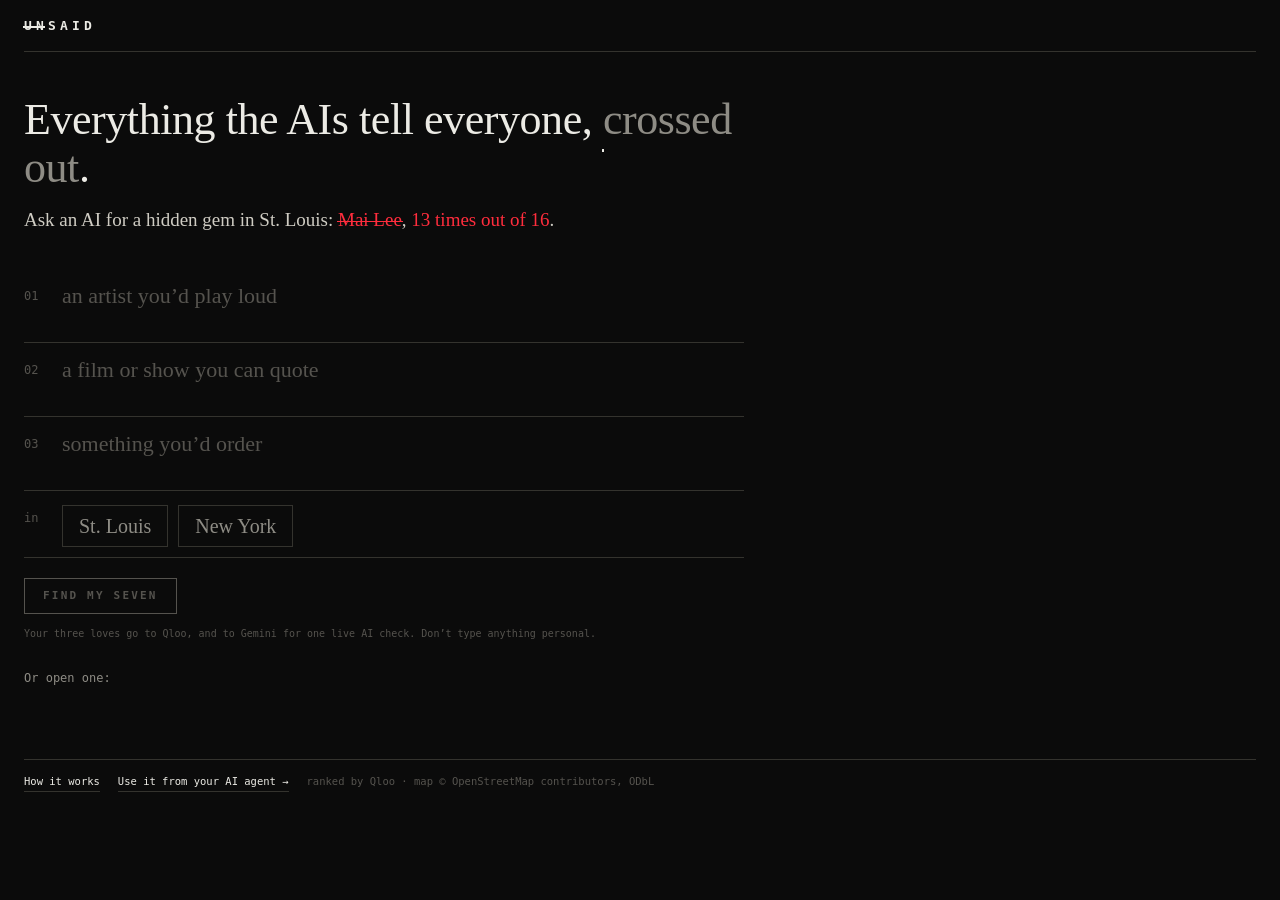
==== site/index.html @ dbbf8b42 "Site round 5 (less, bigger, cleaner): photo-first cards (Qloo photo 16:10, name, neighbourhood · mi " ====
<!doctype html>
<html lang="en">
<head>
<meta charset="utf-8">
<meta name="viewport" content="width=device-width, initial-scale=1, viewport-fit=cover">
<title>UNSAID</title>
<meta name="description" content="Every place ChatGPT and Claude named when we asked, crossed out. What's left, ranked by Qloo for what fits you, not everyone.">
<meta name="theme-color" content="#0b0b0b">
<meta property="og:type" content="website">
<meta property="og:site_name" content="UNSAID">
<meta property="og:title" content="UNSAID: everything the AIs tell everyone, crossed out">
<meta property="og:description" content="Ask an AI for a hidden gem in St. Louis: Claude says Mai Lee 13 times out of 16, ChatGPT 10. UNSAID crosses out every place the AIs named when we asked; what's left is ranked by Qloo for what fits you, not everyone.">
<meta property="og:url" content="https://unsaid-ang.pages.dev/">
<meta property="og:image" content="https://unsaid-ang.pages.dev/data/live/og-cedric.png">
<meta property="og:image:width" content="1080">
<meta property="og:image:height" content="1350">
<meta property="og:image:alt" content="Cedric's St. Louis: every place the AIs named when we asked, crossed out, and seven no AI said, ranked by Qloo for what fits him, not everyone.">
<meta name="twitter:card" content="summary_large_image">
<meta name="twitter:image" content="https://unsaid-ang.pages.dev/data/live/og-cedric.png">
<link rel="stylesheet" href="css/unsaid.css">
</head>
<body>
<div class="wrap">
  <header class="top" id="top"></header>
  <main id="view"></main>
  <footer class="foot">
    <a class="link" href="how">How it works</a>
    <a class="link" href="agents">Use it from your AI agent →</a>
    <span>ranked by Qloo · map © OpenStreetMap contributors, ODbL</span>
  </footer>
</div>
<script src="js/map.js"></script>
<script src="js/matcher.js"></script>
<script src="js/api.js"></script>
<script src="js/share.js"></script>
<script src="js/app.js"></script>
</body>
</html>
---- site/css/unsaid.css ----
/* UNSAID · the site. Mono + serif on dark. Tones: ink = a fact that holds; dim = settled or secondary;
   faint = absent, hints; red = only what the AIs said (and what got struck); amber = fix one input, or MOCK.
   Motion only for what is happening now: names landing, a strike drawing, a hold in progress. */
:root {
  --bg: #0b0b0b; --panel: #111110; --ink: #ecebe5; --white: #f2efe6; --dim: #8e8c85; --faint: #55534e;
  --rule: #24231f; --rule2: #34332e; --red: #ff2d3d; --amber: #e2a336;
  --mono: ui-monospace, 'SF Mono', SFMono-Regular, Menlo, Consolas, monospace;
  --serif: 'Iowan Old Style', 'Palatino Linotype', Palatino, Georgia, serif;
  --ease: cubic-bezier(.2, .8, .2, 1);
  --pad: 24px;
}
* { box-sizing: border-box; }
html { -webkit-text-size-adjust: 100%; }
html, body { margin: 0; background: var(--bg); color: var(--ink); }
body { font: 12px/1.5 var(--mono); -webkit-font-smoothing: antialiased; overflow-x: hidden; }
button, input, textarea { font: inherit; color: inherit; }
button { background: none; border: 0; padding: 0; cursor: pointer; }
a { color: inherit; }
.dim { color: var(--dim); } .faint { color: var(--faint); } .red { color: var(--red); } .amber { color: var(--amber); }
.ph { color: var(--amber); font-style: normal; }
.wrap { max-width: 1280px; margin: 0 auto; padding: 0 var(--pad); }
[hidden] { display: none !important; }

/* ---------- top bar ---------- */
.top { display: flex; align-items: center; gap: 16px; min-height: 52px; border-bottom: 1px solid var(--rule2); flex-wrap: wrap; padding: 8px 0; }
.mark { font: 700 13px/1 var(--mono); letter-spacing: .32em; text-decoration: none; white-space: nowrap; }
.mark s { text-decoration: none; position: relative; }
.mark s::after { content: ''; position: absolute; left: -1px; right: .25em; top: 52%; height: 2px; background: var(--ink); }
.slug { color: var(--dim); letter-spacing: .14em; text-transform: uppercase; font-size: 10px; white-space: nowrap; }
.grow { flex: 1; }
.mock { display: inline-flex; align-items: center; gap: 7px; height: 20px; padding: 0 8px; border: 1px dashed var(--amber); color: var(--amber);
  font-size: 9.5px; letter-spacing: .14em; text-transform: uppercase; white-space: nowrap; }
.mock::before { content: ''; width: 5px; height: 5px; background: var(--amber); border-radius: 50%; }
.chips { display: flex; gap: 6px; flex-wrap: wrap; }
.chip { display: inline-flex; align-items: baseline; gap: 7px; min-height: 22px; padding: 3px 8px; border: 1px solid var(--rule2); font-size: 11px; max-width: 100%; }
.chip i { font-style: normal; color: var(--dim); font-size: 9.5px; letter-spacing: .12em; text-transform: uppercase; }
.chip.dead { color: var(--faint); }

/* ---------- section grammar ---------- */
.sec { margin: 28px 0; }
.sh { display: flex; align-items: baseline; gap: 14px; padding-bottom: 7px; border-bottom: 1px solid var(--ink); flex-wrap: wrap; }
.sh h2 { margin: 0; font: 700 11px/1.2 var(--mono); letter-spacing: .2em; text-transform: uppercase; }
.sh .sub { color: var(--dim); }
.sh .tr { margin-left: auto; text-align: right; }
.cap { font-size: 10px; letter-spacing: .14em; text-transform: uppercase; color: var(--dim); }
.btn { display: inline-flex; align-items: center; justify-content: center; gap: 10px; height: 36px; padding: 0 18px; border: 1px solid var(--ink);
  font: 700 11px/1 var(--mono); letter-spacing: .2em; text-transform: uppercase; text-decoration: none; white-space: nowrap; }
.btn.solid { background: var(--ink); color: var(--bg); }
.btn[disabled], .btn.off { border-color: var(--faint); color: var(--faint); background: none; cursor: default; }
.link { color: var(--ink); text-decoration: none; border-bottom: 1px solid var(--rule2); padding-bottom: 1px; }
.link:hover { border-color: var(--ink); }

/* ---------- S1 input ---------- */
.s1 { padding: 56px 0 24px; max-width: 760px; }
.s1 h1 { font: 400 44px/1.1 var(--serif); margin: 0 0 6px; letter-spacing: -.01em; }
.s1 h1 s { text-decoration: none; position: relative; color: var(--dim); }
.s1 h1 s::after { content: ''; position: absolute; left: -.03em; right: -.03em; top: 55%; height: .07em; background: var(--ink); }
.fields { margin-top: 36px; display: grid; gap: 0; }
.fld { border-bottom: 1px solid var(--rule2); padding: 10px 0 8px; display: grid; grid-template-columns: 28px 1fr; align-items: start; gap: 0 10px; }
.fld .n { color: var(--faint); padding-top: 8px; }
.fld input { width: 100%; background: none; border: 0; outline: 0; font: 400 22px/1.4 var(--serif); padding: 2px 0; color: var(--ink); }
.fld input::placeholder { color: var(--faint); }
.fld select { width: 100%; background: none; border: 0; outline: 0; font: 400 22px/1.4 var(--serif); padding: 2px 0; color: var(--ink); appearance: none; -webkit-appearance: none; cursor: pointer; }
.fld select option { color: #111; }
.fld .res { grid-column: 2; min-height: 18px; margin-top: 2px; display: flex; gap: 8px; flex-wrap: wrap; align-items: center; font-size: 11px; }
.fld .res .t { color: var(--dim); font-size: 9.5px; letter-spacing: .12em; text-transform: uppercase; }
.fld .res button { color: var(--dim); border-bottom: 1px dotted var(--faint); }
.need { display: inline-flex; flex-wrap: wrap; gap: 6px 10px; align-items: center; border: 1px solid var(--amber); color: var(--amber); padding: 5px 9px; }
.need button { color: var(--amber); border: 0; border-bottom: 1px dotted var(--amber); }
.alts { display: flex; gap: 6px; flex-wrap: wrap; }
.alts button { border: 1px solid var(--rule2); padding: 2px 7px; color: var(--ink); }
.helper { color: var(--dim); margin: 8px 0 0 38px; }
.go { display: flex; gap: 14px; align-items: center; margin-top: 26px; flex-wrap: wrap; }
.try { margin-top: 48px; }
.try h3 { margin: 0 0 10px; font: 400 12px/1.4 var(--mono); color: var(--dim); }
.try ul { list-style: none; margin: 0; padding: 0; border-top: 1px solid var(--rule); }
.try li { border-bottom: 1px solid var(--rule); }
.try a, .try span.row { display: flex; gap: 4px 14px; align-items: baseline; padding: 10px 0; text-decoration: none; flex-wrap: wrap; }
@media (max-width: 720px) { .try a, .try span.row { flex-direction: column; align-items: flex-start; } }
.try a:hover b { text-decoration: underline; }
.try b { font: 400 17px/1.3 var(--serif); }
.try .when { color: var(--dim); }
.try .off b { color: var(--faint); }
.legal { color: var(--faint); font-size: 10px; margin-top: 28px; max-width: 640px; }

/* ---------- S2: map header ---------- */
.maphead { position: relative; margin-top: 10px; }
.maphead .lab { position: absolute; white-space: nowrap; line-height: 1; text-shadow: 0 0 3px #0b0b0b, 0 0 6px #0b0b0b, 0 0 10px #0b0b0b; pointer-events: none; }
.lab.red { font-family: var(--serif); }
.lab.red .n { position: relative; color: #cfccc3; }
.lab.red .n::after { content: ''; position: absolute; left: -2px; right: -2px; top: 54%; height: 2px; background: var(--red); }
.lab.red .t { display: block; font-family: var(--mono); color: var(--red); font-size: 11px; margin-top: 5px; }
.lab.num { font: 600 11px/1 var(--mono); color: var(--white); }
.lab.num.x { color: var(--red); text-decoration: line-through; text-decoration-thickness: 2px; }
.lab.num.xi { color: var(--ink); text-decoration: line-through; text-decoration-thickness: 2px; }
.status { display: flex; gap: 10px; align-items: baseline; min-height: 20px; color: var(--dim); font-size: 11px; margin: 10px 0 0; }
.status .live { width: 6px; height: 6px; border-radius: 50%; background: var(--faint); flex: 0 0 6px; align-self: center; }
.status.busy .live { background: var(--ink); animation: pulse 1.2s ease-in-out infinite; }  /* only while Qloo calls are in flight */
@keyframes pulse { 50% { opacity: .25; } }
.note { color: var(--dim); font-size: 11px; margin-top: 4px; }

/* ---------- S2: the field ---------- */
.counter { font: 600 28px/1 var(--mono); letter-spacing: -.01em; white-space: nowrap; font-variant-numeric: tabular-nums; }
.counter .w { color: var(--red); }
.counter .ar { color: var(--faint); margin: 0 .25em; }
.counter-cap { color: var(--dim); font-size: 10.5px; margin-top: 6px; }
.field { display: flex; flex-wrap: wrap; gap: 4px 16px; line-height: 19px; font-size: 12px; margin-top: 14px; }
.nm { position: relative; color: #a9a69e; white-space: nowrap; }
.nm.live { animation: land .35s var(--ease) both; }   /* only names asked just now land; dated ones are simply there */
@keyframes land { from { opacity: 0; transform: translateY(-4px); } }
.nm::after { content: ''; position: absolute; left: -2px; right: -2px; top: 54%; height: 1.5px; background: var(--red); transform: scaleX(0); transform-origin: left; transition: transform .38s var(--ease); }
.nm.x::after { transform: scaleX(1); }
.nm.x { color: var(--dim); }
.nm.dimmed { color: var(--faint); }
.nm sup { font-size: 8.5px; letter-spacing: .08em; margin-left: 4px; color: var(--faint); text-transform: uppercase; vertical-align: 2px; }
.nm.live { color: var(--ink); }
.nm button { all: unset; cursor: pointer; }
.fieldwrap.collapsed .field { display: none; }
.fieldwrap { position: relative; }
.fieldwrap.clipped .field { max-height: 214px; overflow: hidden; -webkit-mask-image: linear-gradient(#000 70%, transparent); mask-image: linear-gradient(#000 70%, transparent); }
.showall { display: none; color: var(--dim); margin-top: 6px; border-bottom: 1px solid var(--rule2); }
.fieldwrap.clipped .showall { display: inline-block; }
.showrow { display: none; border-top: 1px solid var(--rule2); border-bottom: 1px solid var(--rule2); padding: 13px 0; margin-top: 14px; justify-content: space-between; width: 100%; text-align: left; }
.fieldwrap.collapsed .showrow { display: flex; }
.burnline { margin-top: 16px; min-height: 18px; font-size: 11.5px; color: var(--dim); }
.burnline .red { color: var(--red); }
.dots::after { content: '…'; animation: blink 1s steps(2) infinite; }
@keyframes blink { 50% { opacity: .2; } }

/* ---------- S2: cards ---------- */
.lead { display: flex; align-items: baseline; gap: 12px; padding-top: 10px; flex-wrap: wrap; }
.lead .n { font: 600 28px/1 var(--mono); }
.lead .c { color: var(--dim); }
.cards { display: grid; grid-template-columns: repeat(auto-fill, minmax(158px, 1fr)); gap: 10px; margin-top: 16px; }
.card { position: relative; border: 1px solid var(--rule2); background: var(--panel); padding: 12px 12px 12px; cursor: pointer; user-select: none; -webkit-user-select: none; touch-action: manipulation;
  display: flex; flex-direction: column; gap: 6px; min-height: 236px; text-align: left; animation: land .4s var(--ease) both; }
.card:hover { border-color: var(--dim); }
.card .row1 { display: flex; justify-content: space-between; color: var(--dim); font-size: 10.5px; }
.card .hood { color: var(--dim); font-size: 10.5px; letter-spacing: .04em; }
.card .name { position: relative; font: 400 19px/1.18 var(--serif); color: var(--white); align-self: flex-start; }
.card .name::after { content: ''; position: absolute; left: -2px; right: -2px; top: 55%; height: 2px; background: var(--red); transform: scaleX(0); transform-origin: left; }
.card.holding .name::after { transform: scaleX(1); transition: transform .9s linear; background: var(--ink); }
.card.byyou .name::after { background: var(--ink); }      /* your strike is ink; red is only for what the AIs said */
.card.byyou .tag { color: var(--ink); }
.card.struck .name::after { display: none; }
.card.struck .name { text-decoration: line-through; text-decoration-color: var(--red); text-decoration-thickness: 2px; }
.card.struck.byyou .name { text-decoration-color: var(--ink); }
.card.struck { border-color: var(--rule); background: none; }
.card.struck .name, .card.struck .what, .card.struck .rk, .card.struck .because { color: var(--faint); }
.card .what { color: #b9b6ad; font-size: 11px; }
.card .rk { margin-top: auto; font-size: 11px; color: var(--dim); }
.card .rk b { font: 600 24px/1 var(--mono); color: var(--ink); margin-right: 4px; }
.card .rk .any { display: block; margin-top: 3px; color: var(--dim); }
.card .fitwhy { font: 400 13px/1.3 var(--serif); color: var(--ink); }
.card.struck .fitwhy { color: var(--faint); }
.cards.prov .card { cursor: default; }
.card .because { border-top: 1px solid var(--rule2); padding-top: 7px; color: var(--dim); font-size: 10.5px; }
.card .because b { display: block; color: var(--ink); font-weight: 400; font-size: 11px; }
.card .tag { font-size: 10px; color: var(--red); }
.card .tag.rose { color: var(--dim); }
.card.risen { border-color: var(--dim); }
.known .card { min-height: 0; cursor: default; }
.known .card .name::after { transform: scaleX(1); }
.empty { font: 400 22px/1.3 var(--serif); margin: 18px 0 6px; max-width: 760px; }

/* ---------- dare box ---------- */
.dare { margin-top: 26px; border: 1px solid var(--rule2); padding: 14px; }
.dare label { display: block; font: 400 17px/1.35 var(--serif); margin-bottom: 10px; }
.dare textarea { width: 100%; min-height: 84px; resize: vertical; background: #0e0e0d; border: 1px solid var(--rule2); outline: 0; padding: 10px; font: 12px/1.5 var(--mono); color: var(--ink); }
.dare textarea:focus { border-color: var(--dim); }
.dare .out { margin-top: 8px; min-height: 18px; color: var(--dim); font-size: 11.5px; }
.dare .out p { margin: 6px 0 0; }
.dare .out .big { font: 400 24px/1.3 var(--serif); color: var(--white); margin-top: 12px; }
.links { display: flex; gap: 22px; margin-top: 18px; flex-wrap: wrap; }

/* ---------- sheets (S3 card back, S4, share) ---------- */
.veil { position: fixed; inset: 0; background: rgba(0, 0, 0, .62); z-index: 20; }
.sheet { position: fixed; top: 0; right: 0; bottom: 0; width: min(720px, 100%); background: var(--bg); border-left: 1px solid var(--rule2); z-index: 21; overflow-y: auto; overflow-x: hidden; padding: 18px var(--pad) 40px; }
.sheet .close { position: absolute; top: 14px; right: var(--pad); color: var(--dim); font-size: 11px; letter-spacing: .14em; text-transform: uppercase; }
.sheet h1 { font: 400 40px/1.08 var(--serif); margin: 26px 0 6px; letter-spacing: -.01em; }
.sheet h1 .any { color: var(--dim); }
.sheet .sub { color: var(--dim); }
.blk { margin-top: 24px; }
.blk .sh { border-bottom-color: var(--rule2); }
.blk p { margin: 10px 0 0; }
.slider { position: relative; height: 54px; margin-top: 12px; }
.slider .track { position: absolute; left: 0; right: 0; top: 30px; height: 2px; background: var(--rule2); }
.slider .tick { position: absolute; top: 22px; width: 2px; height: 18px; background: var(--ink); }
.slider .tick.any { background: var(--dim); }
.slider .tl { position: absolute; top: 0; font-size: 11px; white-space: nowrap; transform: translateX(-50%); }
.slider .tl.any { color: var(--dim); }
.slider .end { position: absolute; top: 44px; font-size: 9.5px; color: var(--faint); }
.big1 { font: 400 22px/1.25 var(--serif); margin-top: 10px; }
details.log { margin-top: 24px; border-top: 1px solid var(--rule2); padding-top: 10px; }
details.log summary { cursor: pointer; font: 700 11px/1.2 var(--mono); letter-spacing: .2em; text-transform: uppercase; list-style: none; }
details.log summary::after { content: ' ›'; color: var(--dim); }
details.log[open] summary::after { content: ' ⌄'; }
.logbody { margin-top: 10px; font-size: 10.5px; line-height: 1.6; color: var(--dim); overflow-wrap: anywhere; }
.logbody div { padding: 1px 0; }
.logbody .k { color: var(--faint); }
.logbody .v { color: var(--ink); }
.cols { display: grid; grid-template-columns: 1fr 1fr; gap: 20px; margin-top: 14px; }
.cols ul { list-style: none; margin: 8px 0 0; padding: 0; }
.cols li { padding: 4px 0; border-bottom: 1px solid var(--rule); font: 400 15px/1.3 var(--serif); }
.cols li.x span { position: relative; }
.cols li.x span::after { content: ''; position: absolute; left: -2px; right: -2px; top: 55%; height: 1.5px; background: var(--red); }
.sharecv { width: 100%; height: auto; border: 1px solid var(--rule2); display: block; margin-top: 16px; }

/* result: the seven above the wall at every width (§2.1 phone order, now everywhere) */
.res.done, .res.hascards { display: flex; flex-direction: column; }
.res.done #maphead, .res.hascards #maphead { order: 0; } .res.done #status, .res.hascards #status { order: 1; } .res.done #notes, .res.hascards #notes { order: 2; }
.res.done #s-left, .res.hascards #s-left { order: 3; } .res.done #s-wall, .res.hascards #s-wall { order: 4; }
.above { color: var(--dim); margin: 12px 0 0; }
.copyrow { display: flex; gap: 12px; align-items: baseline; flex-wrap: wrap; margin: -2px 0 10px; font-size: 11px; }

/* ---------- landing (S1) ---------- */
.land { display: grid; grid-template-columns: minmax(0, 760px) minmax(0, 1fr); gap: 56px; align-items: start; }
.subhead { font: 400 21px/1.4 var(--serif); color: #cfccc3; margin: 14px 0 0; max-width: 680px; }
.hook { font: 400 17px/1.45 var(--serif); color: var(--dim); margin: 14px 0 0; max-width: 680px; }
.hook .gx, .gx { position: relative; color: var(--red); white-space: nowrap; }
.gx::after { content: ''; position: absolute; left: -.04em; right: -.04em; top: 56%; height: .07em; min-height: 1.5px; background: var(--red); }
.cityopts { display: flex; gap: 10px; flex-wrap: wrap; padding: 4px 0 2px; }
.cityopts button { font: 400 20px/1.2 var(--serif); padding: 8px 16px; border: 1px solid var(--rule2); color: var(--dim); }
.cityopts button:hover { border-color: var(--dim); color: var(--ink); }
.cityopts button.on { border-color: var(--ink); color: var(--bg); background: var(--ink); }
.landcard { padding-top: 64px; position: sticky; top: 12px; }
.landcard .sharecv { margin-top: 0; }
.landcard p { margin: 10px 0 0; }
@media (max-width: 1100px) { .land { grid-template-columns: 1fr; } .landcard { display: none; } }
.landcard-m { display: none; }
@media (max-width: 1100px) { .landcard-m { display: block; margin: 18px 0 4px; max-width: 300px; } .landcard-m .sharecv { margin-top: 0; } .landcard-m p { margin: 6px 0 0; } }
.presets { display: flex; flex-wrap: wrap; gap: 8px; margin: 16px 0 0; }
.pchip { border: 1px solid var(--rule2); padding: 6px 10px; text-decoration: none; font: 400 15px/1.2 var(--serif); }
.pchip:hover { border-color: var(--ink); }
.pchip.more { color: var(--dim); font: 400 11px/1.2 var(--mono); align-self: center; border: 0; }
.xstrip { margin: 4px 0 14px; }
.xnames { display: -webkit-box; -webkit-line-clamp: 3; -webkit-box-orient: vertical; overflow: hidden; font: 400 13px/1.6 var(--serif); color: var(--dim); }
.xn { position: relative; white-space: nowrap; margin-right: .6em; }
.xn::after { content: ''; position: absolute; left: -1px; right: -1px; top: 55%; height: 1.5px; background: var(--red); }
.xstrip .link { font-size: 11px; color: var(--dim); margin-top: 4px; display: inline-block; }
.sheetsub { color: #c4c1b8; margin: 6px 0 0; }
.placeimg { display: block; max-width: 100%; margin-top: 14px; border: 1px solid var(--rule2); }

/* ---------- result: lead, hint, cards extras, map legend, agent block ---------- */
.lead2 { font: 400 34px/1.1 var(--serif); margin: 6px 0 0; letter-spacing: -.01em; }
.lead2 .n { font: 600 34px/1 var(--mono); }
.leadsub { color: var(--dim); margin: 8px 0 0; }
.hint { color: var(--ink); border-left: 2px solid var(--ink); padding: 2px 0 2px 10px; margin: 14px 0 0; }
.xbtn { margin-left: 10px; color: var(--dim); font-size: 13px; line-height: 1; padding: 2px 4px; margin-top: -3px; border: 1px solid var(--rule2); }
.xbtn:hover { color: var(--ink); border-color: var(--ink); }
.card .row1 > span:last-child { display: inline-flex; align-items: center; }
.card .why { display: block; color: var(--dim); margin-top: 4px; font-size: 10.5px; }
.card .whyl { display: block; margin-top: 6px; color: #b9b6ad; font-size: 10.5px; }
.card .addr { color: var(--dim); font-size: 10.5px; line-height: 1.45; }
.card .maps { display: flex; gap: 10px; margin-top: 3px; flex-wrap: wrap; font-size: 10px; }
.card .maps a { white-space: nowrap; }
.card .maps a { color: var(--ink); text-decoration: none; border-bottom: 1px solid var(--rule2); }
.card .maps a:hover { border-color: var(--ink); }
.card.flash { animation: flash 1.6s var(--ease) 1; }
@keyframes flash { 0%, 30% { box-shadow: 0 0 0 2px var(--red); background: #2a1012; } 100% { box-shadow: 0 0 0 0 transparent; } }
.nm.inpool { color: var(--ink); }
.maplegend { display: flex; flex-wrap: wrap; gap: 4px 16px; color: var(--dim); font-size: 10.5px; padding-top: 4px; }
.maplegend .k { display: inline-block; width: 8px; height: 8px; border-radius: 50%; margin-right: 6px; vertical-align: 0; }
.maplegend .k.g { background: #6a6a6a; } .maplegend .k.r { background: var(--red); } .maplegend .k.w { background: var(--white); box-shadow: 0 0 0 2px var(--bg), 0 0 0 3px rgba(242,239,230,.35); }
.agentblk { margin-top: 34px; }
table.k12 { width: 100%; border-collapse: collapse; margin: 8px 0 6px; font-size: 12px; }
table.k12 th { text-align: left; font-weight: 400; color: var(--dim); font-size: 10.5px; padding: 0 8px 6px 0; border-bottom: 1px solid var(--rule2); vertical-align: bottom; }
table.k12 td { padding: 7px 8px 7px 0; border-bottom: 1px solid var(--rule); vertical-align: top; }
table.k12 td:nth-child(n+2), table.k12 th:nth-child(n+2) { text-align: right; white-space: nowrap; }
table.k12 th:nth-child(2) { white-space: normal; }
table.k12 tr.us td { color: var(--white); font-weight: 600; }
.agentblk .q { font: 400 17px/1.4 var(--serif); margin: 12px 0 8px; }
.agentblk pre { background: var(--panel); border: 1px solid var(--rule2); padding: 10px 12px; font: 11px/1.5 var(--mono); white-space: pre-wrap; overflow-wrap: anywhere; margin: 0; }
.agentblk .a { font: 400 22px/1.35 var(--serif); color: var(--white); margin: 14px 0 14px; max-width: 760px; }
.agentblk .a .who { display: block; font: 11px/1.4 var(--mono); color: var(--dim); margin-bottom: 4px; }
.counter .counting { color: var(--faint); }

/* ---------- footer ---------- */
.foot { border-top: 1px solid var(--rule2); margin-top: 48px; padding: 14px 0 28px; color: var(--faint); font-size: 10.5px; display: flex; gap: 8px 18px; flex-wrap: wrap; }

/* ---------- /agents ---------- */
.doc { max-width: 820px; padding: 40px 0; }
.doc h1 { font: 400 40px/1.1 var(--serif); margin: 0 0 8px; }
.doc h2 { font: 700 11px/1.2 var(--mono); letter-spacing: .2em; text-transform: uppercase; margin: 34px 0 10px; padding-bottom: 7px; border-bottom: 1px solid var(--ink); }
.doc pre { background: var(--panel); border: 1px solid var(--rule2); padding: 12px; overflow-x: auto; font: 11.5px/1.55 var(--mono); color: var(--ink); white-space: pre-wrap; overflow-wrap: anywhere; max-width: 100%; }
.doc p { color: #c4c1b8; max-width: 680px; }

/* ---------- phone ---------- */
@media (max-width: 720px) {
  :root { --pad: 16px; }
  .s1 { padding-top: 34px; }
  .s1 h1 { font-size: 32px; }
  .fld input, .fld select { font-size: 19px; }
  .counter { font-size: 24px; }
  .sh .tr { margin-left: 0; text-align: left; width: 100%; }
  .cards { grid-template-columns: 1fr; }
  .card { min-height: 0; }
  .card .rk { margin-top: 6px; }
  .sheet { padding-top: 14px; border-left: 0; }
  /* top bar in two rows at most: mark, city, MOCK; then the loves on one line, each shortened if it must */
  .top { gap: 8px 12px; }
  .top .slug .rest { display: none; }
  .top .chips { order: 9; flex: 1 0 100%; flex-wrap: wrap; min-width: 0; }
  .top .chip { font-size: 10.5px; }
  .top .chip i { display: none; }
  .res.done #s-left { order: 0; } .res.done #maphead { order: 1; margin-top: 26px; } .res.done #status { order: 2; } .res.done #notes { order: 3; }
  .res.done #s-left { margin-top: 14px; }
  /* streaming on a phone: the status, then the cards as they arrive, then the map; the wall stays below */
  .res.hascards:not(.done) #maphead { order: 0; } .res.hascards:not(.done) #status { order: 1; }
  .res.hascards:not(.done) #notes { order: 1; } .res.hascards:not(.done) #s-left { order: 2; }
  .lead2 { font-size: 28px; } .lead2 .n { font-size: 28px; }
  .dare .out .big { font-size: 21px; } .agentblk .a { font-size: 19px; }
  .subhead { font-size: 18px; } .hook { font-size: 15.5px; }
  .cityopts button { font-size: 18px; }
  .sheet h1 { font-size: 30px; }
  .cols { grid-template-columns: 1fr; }
  .field { font-size: 11.5px; gap: 3px 12px; }
  .doc pre { white-space: pre-wrap; overflow-wrap: anywhere; overflow-x: hidden; }
  .card { padding: 10px 12px; gap: 4px; }
  .card .rk b { font-size: 20px; }
}
@media (prefers-reduced-motion: reduce) {
  *, *::before, *::after { animation: none !important; transition: none !important; }
}
.sheet > .cap:first-of-type { padding-right: 84px; }

/* ---------- round 5: less, bigger, cleaner (photo-first cards, compact hero, collapsed paste box) ---------- */
[hidden] { display: none !important; }
.land { display: block; }
.s1 { padding-top: 44px; max-width: 720px; }
.hook { font: 400 19px/1.4 var(--serif); color: #cfccc3; margin: 14px 0 18px; }
.legal { margin-top: 12px; }
.go { margin-top: 20px; }
.try { margin-top: 28px; display: flex; flex-wrap: wrap; gap: 8px; align-items: center; }
.try .dim { margin-right: 4px; }
.pchip { font-size: 14px; padding: 5px 10px; }
.thumbs { margin-top: 26px; }
.thumbs:empty { display: none; }
.thumbs .thead { display: flex; justify-content: space-between; gap: 12px; text-decoration: none; font-size: 11px; margin-bottom: 8px; }
.thumbs .trow { display: flex; gap: 8px; overflow-x: auto; text-decoration: none; scrollbar-width: none; padding-bottom: 2px; }
.thumbs .trow::-webkit-scrollbar { display: none; }
.thumbs figure { margin: 0; flex: 0 0 132px; }
.thumbs img { width: 132px; aspect-ratio: 4 / 3; object-fit: cover; display: block; background: var(--panel); }
.thumbs figcaption { font: 400 13px/1.25 var(--serif); margin-top: 5px; color: var(--ink); }

/* hero: desktop keeps the map; phone gets the struck gem in one block */
.herom { padding: 14px 0 2px; }
.herom .hq { font: 400 16px/1.3 var(--serif); color: #cfccc3; }
.herom .hg { display: flex; align-items: baseline; gap: 12px; flex-wrap: wrap; margin-top: 4px; }
.herom .gx { font: 400 30px/1.1 var(--serif); }
.herom .red { font-size: 11px; }
.res .xstrip { margin: 8px 0 0; display: flex; align-items: baseline; gap: 12px; }
.res .xnames { -webkit-line-clamp: 1; flex: 1 1 auto; min-width: 0; }
.res .xstrip .link { flex: 0 0 auto; margin: 0; white-space: nowrap; }
.wallbox .field { margin-top: 16px; }
.lead2 { margin-top: 26px; font-size: 40px; } .lead2 .n { font-size: 40px; }
.leadsub { margin: 6px 0 0; font-size: 12px; }

/* the seven: photo first, generous; 2-3 per row on desktop, full width on a phone */
.cards { grid-template-columns: repeat(auto-fill, minmax(320px, 1fr)); gap: 20px; margin-top: 20px; }
.card { padding: 0; gap: 0; min-height: 0; overflow: hidden; background: var(--panel); }
.card .pic { position: relative; aspect-ratio: 16 / 10; background: #171614; overflow: hidden; }
.card .pic img { position: absolute; inset: 0; width: 100%; height: 100%; object-fit: cover; display: block; }
.card .pic .fb { display: none; }
.card .pic.none .fb { display: flex; position: absolute; inset: 0; align-items: center; justify-content: center; padding: 0 24px; text-align: center; color: var(--faint); font: 400 18px/1.3 var(--serif); }
.card .pic .no { position: absolute; left: 10px; top: 10px; background: rgba(11, 11, 11, .72); color: var(--white); font: 600 11px/1 var(--mono); padding: 5px 7px; }
.card .xbtn { position: absolute; right: 10px; top: 10px; margin: 0; width: 34px; height: 34px; font-size: 15px; color: var(--white); background: rgba(11, 11, 11, .72); border: 1px solid rgba(242, 239, 230, .28); }
.card .xbtn:hover { border-color: var(--white); }
.card .body { padding: 14px 16px 18px; display: flex; flex-direction: column; gap: 6px; }
.card .name { font: 400 26px/1.15 var(--serif); }
.card .meta { color: var(--dim); font-size: 11.5px; }
.card .blurb { margin: 2px 0 0; font: 400 15px/1.4 var(--serif); color: #cfccc3; display: -webkit-box; -webkit-line-clamp: 2; -webkit-box-orient: vertical; overflow: hidden; }
.card .order { font-size: 11.5px; color: #b9b6ad; }
.card .because { border-top: 0; padding-top: 2px; font-size: 11.5px; color: var(--dim); }
.card .because b { display: inline; font-size: 11.5px; color: var(--ink); }
.card .tag { font-size: 11px; }
.card.struck { background: none; }
.card.struck .pic img { filter: grayscale(1) brightness(.45); }
.card.struck .blurb, .card.struck .order, .card.struck .meta { color: var(--faint); }

/* the paste box: one line until opened */
details.dare { margin-top: 28px; padding: 0; border: 1px solid var(--rule2); }
details.dare summary { list-style: none; cursor: pointer; padding: 14px 16px; font: 400 18px/1.3 var(--serif); }
details.dare summary::-webkit-details-marker { display: none; }
details.dare[open] summary { border-bottom: 1px solid var(--rule); }
details.dare > :not(summary) { margin-left: 16px; margin-right: 16px; }
details.dare .copyrow { margin-top: 12px; }
details.dare textarea { width: calc(100% - 32px); }
details.dare .out { margin-bottom: 14px; }
.res .links { margin-top: 22px; gap: 26px; }
.res .links .link { font-size: 12px; }

.toast { position: fixed; left: 50%; bottom: 22px; transform: translateX(-50%); z-index: 60; max-width: calc(100% - 32px); background: var(--ink); color: var(--bg); padding: 10px 14px; font-size: 12px; box-shadow: 0 6px 24px rgba(0, 0, 0, .5); transition: opacity .6s; }
.toast.out { opacity: 0; }
.sheet .lede { font: 400 18px/1.4 var(--serif); color: var(--white); }
.sheet .placeimg { width: calc(100% + 0px); aspect-ratio: 16 / 10; object-fit: cover; margin: 0 0 14px; border: 0; }

@media (max-width: 720px) {
  .s1 { padding-top: 26px; }
  .s1 h1 { font-size: 34px; }
  .hook { font-size: 17px; margin-bottom: 8px; }
  .fld { padding: 6px 0 4px; }
  .cards { grid-template-columns: 1fr; gap: 16px; }
  .card { padding: 0; gap: 0; }
  .card .name { font-size: 24px; }
  .lead2 { margin-top: 18px; font-size: 32px; } .lead2 .n { font-size: 32px; }
  .res.done #s-left { order: 3; } .res.done #maphead { order: 0; margin-top: 0; } .res.done #status { order: 2; } .res.done #notes { order: 2; }
  .res.done #s-left { margin-top: 0; }
  .res.hascards:not(.done) #maphead { margin-top: 0; }
}
.how .big { font: 400 26px/1.3 var(--serif); color: var(--white); margin: 22px 0 8px; }
.how .steps { padding-left: 1.4em; margin: 0; max-width: 680px; }
.how .steps li { font: 400 17px/1.45 var(--serif); color: #cfccc3; margin: 0 0 12px; }
.how .steps b { color: var(--white); font-weight: 400; }
.how table.k12 { max-width: 680px; font-size: 13px; }
.s1 .fields + .fields { margin-top: 0; }
.try .pchip { font-size: 13px; padding: 4px 9px; }
@media (max-width: 720px) { .thumbs .thead { flex-direction: column; gap: 2px; } }
.sheet .close { background: rgba(11, 11, 11, .8); padding: 6px 8px; z-index: 2; }
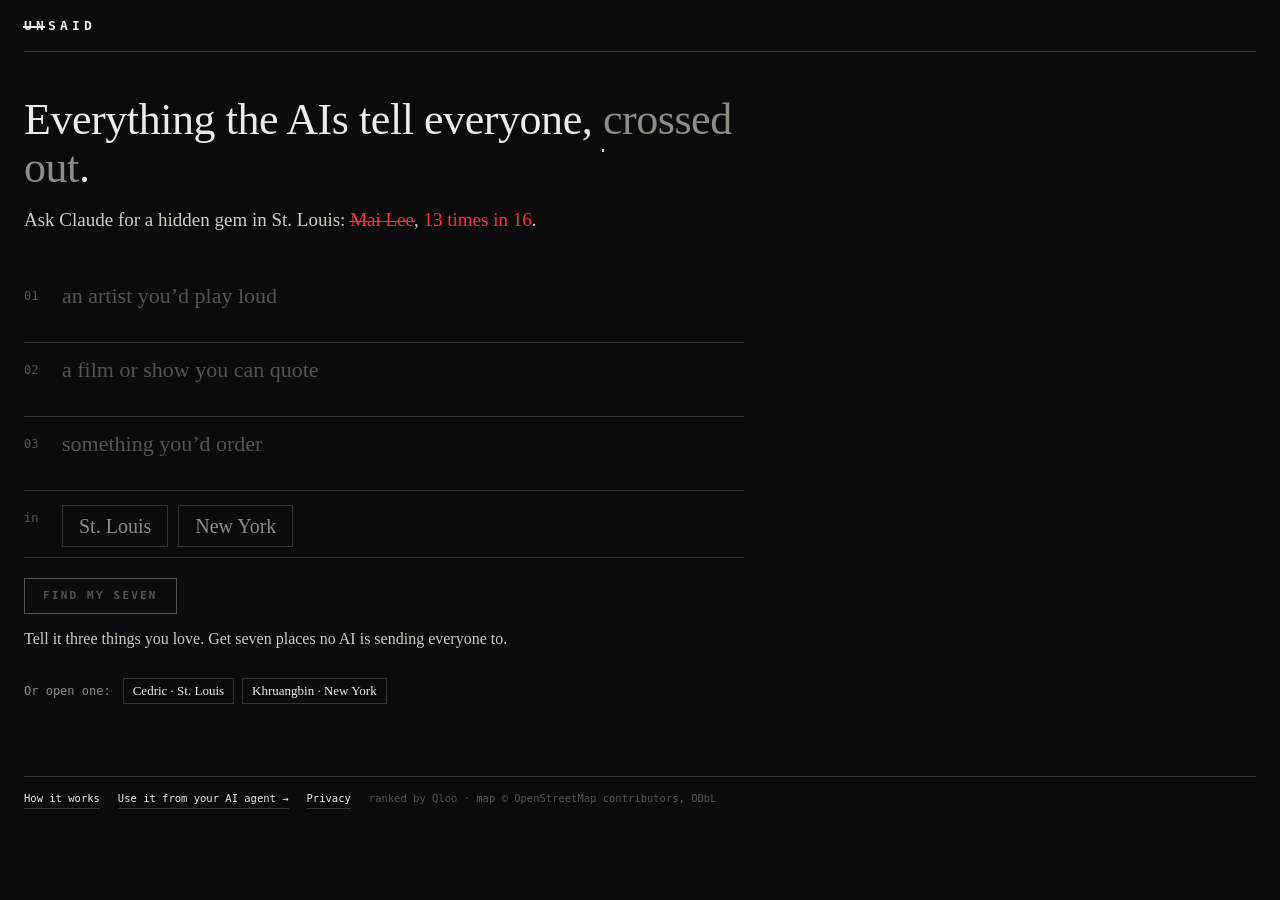
==== commit f2d722f7: "Site round 6 (judge cuts): card puts "Because you love X" under the name in the serif, no distance; " ====
--- a/site/index.html
+++ b/site/index.html
@@ -26,6 +26,7 @@
   <footer class="foot">
     <a class="link" href="how">How it works</a>
     <a class="link" href="agents">Use it from your AI agent →</a>
+    <a class="link" href="how#privacy">Privacy</a>
     <span>ranked by Qloo · map © OpenStreetMap contributors, ODbL</span>
   </footer>
 </div>
--- a/site/css/unsaid.css
+++ b/site/css/unsaid.css
@@ -417,3 +417,31 @@
 .try .pchip { font-size: 13px; padding: 4px 9px; }
 @media (max-width: 720px) { .thumbs .thead { flex-direction: column; gap: 2px; } }
 .sheet .close { background: rgba(11, 11, 11, .8); padding: 6px 8px; z-index: 2; }
+.herom .ho { font-size: 11px; margin-top: 4px; }
+.card .blurb { -webkit-line-clamp: 3; }   /* a condensed line (<= 9 words) always shows whole, on one or two lines */
+
+/* ---------- round 6 (judge cuts) ---------- */
+/* Cedric's seven: whole tiles only, one row (rows that don't fit collapse to nothing) */
+.thumbs .trow { display: grid; grid-template-columns: repeat(auto-fill, minmax(112px, 1fr)); grid-auto-rows: 0; grid-template-rows: auto; row-gap: 0; column-gap: 8px; overflow: hidden; }
+.thumbs figure { flex: none; min-width: 0; overflow: hidden; }
+.thumbs img { width: 100%; }
+.tagline { font: 400 16px/1.4 var(--serif); color: #cfccc3; margin-top: 14px; max-width: 560px; }
+.lovechip { font-size: 11px; }
+/* the card: name, then the love (the payoff), then where and when */
+.card .because { font: 400 17px/1.3 var(--serif); color: var(--white); padding-top: 0; margin-top: -2px; }
+.card.struck .because { color: var(--faint); }
+/* results header: desktop puts "7 for you" beside the map; phone has one line linking to the list */
+.maplead .lead2 { margin-top: 0; font-size: 48px; } .maplead .lead2 .n { font-size: 48px; }
+.maplead .leadsub { font-size: 13px; margin-top: 10px; }
+.res.leadmap .leadhere { display: none; }
+.mapfade { -webkit-mask-image: linear-gradient(to right, transparent 0, #000 6%, #000 88%, transparent 100%); mask-image: linear-gradient(to right, transparent 0, #000 6%, #000 88%, transparent 100%); }
+.res .xstrip { margin: 6px 0 0; justify-content: flex-end; }
+.ph-only { display: none; } .dt-only { display: inline; }
+.res .links .btn { font-size: 11px; }
+@media (max-width: 720px) {
+  .ph-only { display: inline; } .dt-only { display: none; }
+  .res .xstrip { justify-content: flex-start; margin-top: 14px; }
+  .res .xstrip .link { white-space: normal; font-size: 12px; flex: 1 1 auto; text-align: left; }
+  .maphead { margin-top: 0; }
+}
+.doc .q { font: 400 19px/1.4 var(--serif); color: var(--white); }
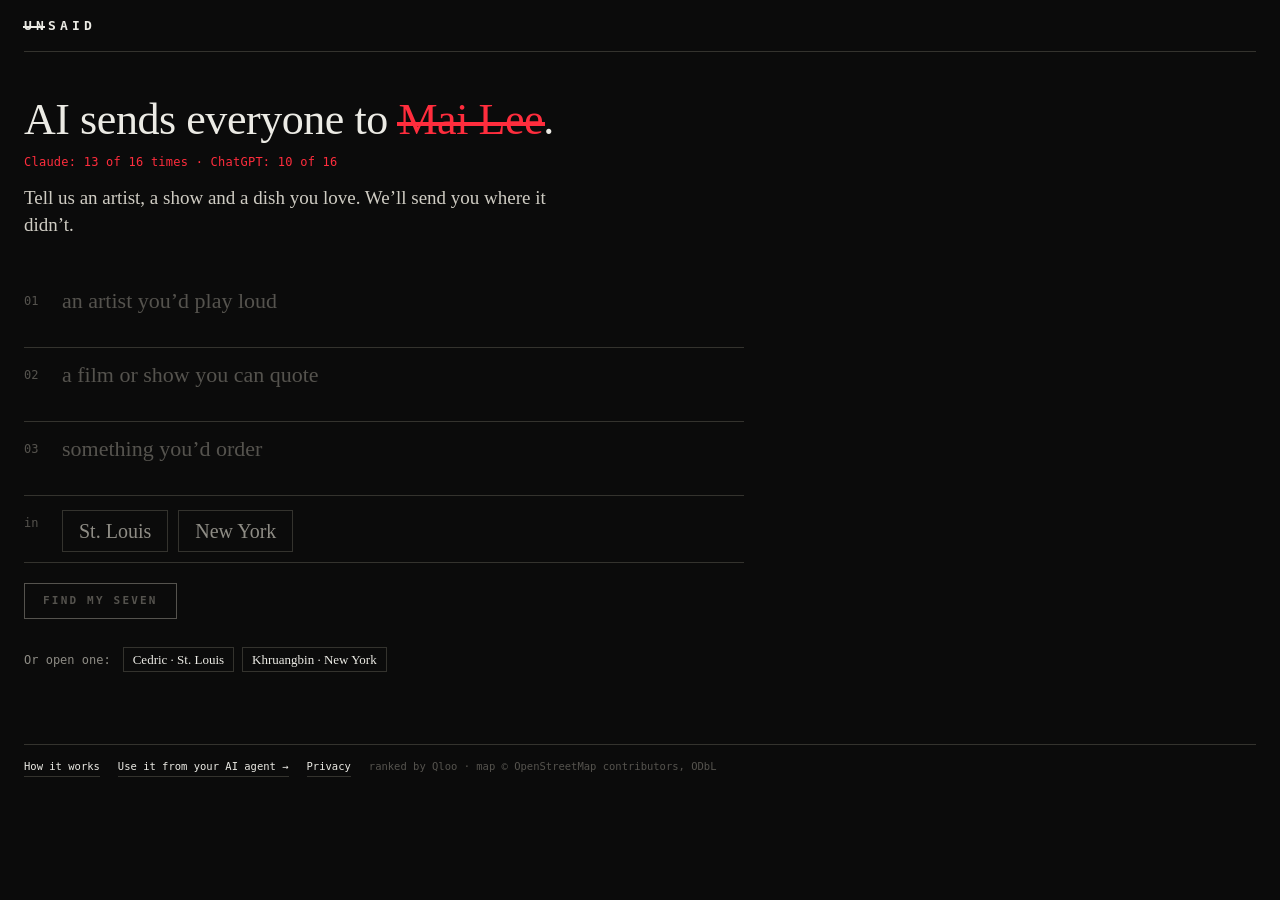
==== commit a2af3726: "Landing hero, one idea said once: "AI sends everyone to ~~Mai Lee~~." with its receipt from census.j" ====
--- a/site/index.html
+++ b/site/index.html
@@ -4,12 +4,12 @@
 <meta charset="utf-8">
 <meta name="viewport" content="width=device-width, initial-scale=1, viewport-fit=cover">
 <title>UNSAID</title>
-<meta name="description" content="Every place ChatGPT and Claude named when we asked, crossed out. What's left, ranked by Qloo for what fits you, not everyone.">
+<meta name="description" content="AI sends everyone to Mai Lee. Claude: 13 of 16 times, ChatGPT: 10 of 16. Tell us an artist, a show and a dish you love; we'll send you where it didn't.">
 <meta name="theme-color" content="#0b0b0b">
 <meta property="og:type" content="website">
 <meta property="og:site_name" content="UNSAID">
-<meta property="og:title" content="UNSAID: everything the AIs tell everyone, crossed out">
-<meta property="og:description" content="Ask an AI for a hidden gem in St. Louis: Claude says Mai Lee 13 times out of 16, ChatGPT 10. UNSAID crosses out every place the AIs named when we asked; what's left is ranked by Qloo for what fits you, not everyone.">
+<meta property="og:title" content="AI sends everyone to Mai Lee.">
+<meta property="og:description" content="Claude: 13 of 16 times · ChatGPT: 10 of 16. Tell us an artist, a show and a dish you love. We'll send you where it didn't.">
 <meta property="og:url" content="https://unsaid-ang.pages.dev/">
 <meta property="og:image" content="https://unsaid-ang.pages.dev/data/live/og-cedric.png">
 <meta property="og:image:width" content="1080">
--- a/site/css/unsaid.css
+++ b/site/css/unsaid.css
@@ -445,3 +445,8 @@
   .maphead { margin-top: 0; }
 }
 .doc .q { font: 400 19px/1.4 var(--serif); color: var(--white); }
+/* landing hero: one idea, said once */
+.s1 h1 .gx { color: var(--red); }
+.receipt { font: 12px/1.4 var(--mono); color: var(--red); margin: 10px 0 0; letter-spacing: .02em; }
+.subline { font: 400 19px/1.4 var(--serif); color: #cfccc3; margin: 14px 0 18px; max-width: 560px; }
+@media (max-width: 720px) { .subline { font-size: 17px; } }
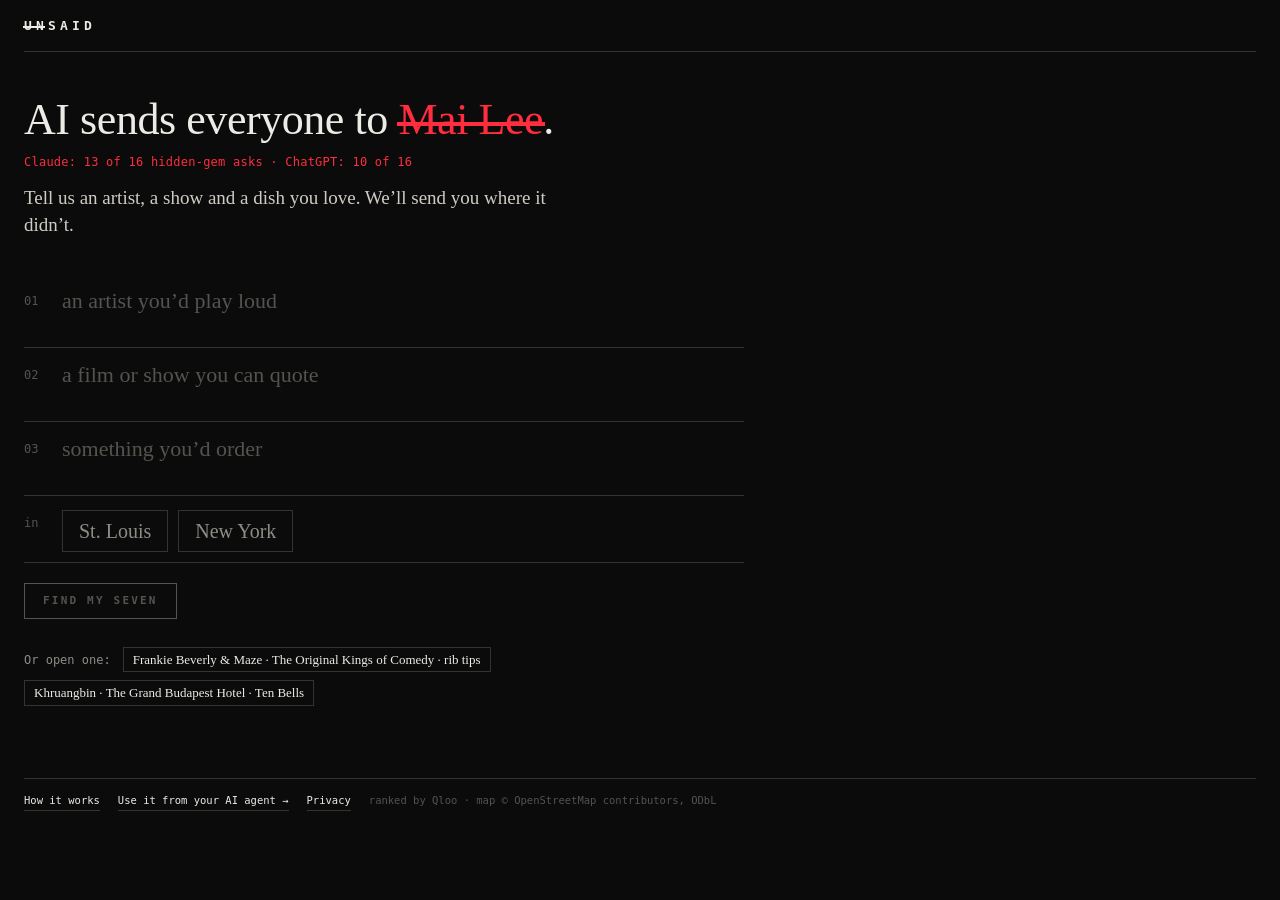
==== commit 38b4288c: "Site (final jurors): counter line states the thesis ("Half of what Claude recommends here is the sam" ====
--- a/site/index.html
+++ b/site/index.html
@@ -4,12 +4,12 @@
 <meta charset="utf-8">
 <meta name="viewport" content="width=device-width, initial-scale=1, viewport-fit=cover">
 <title>UNSAID</title>
-<meta name="description" content="AI sends everyone to Mai Lee. Claude: 13 of 16 times, ChatGPT: 10 of 16. Tell us an artist, a show and a dish you love; we'll send you where it didn't.">
+<meta name="description" content="AI sends everyone to Mai Lee. Claude: 13 of 16 hidden-gem asks, ChatGPT: 10 of 16. Tell us an artist, a show and a dish you love; we'll send you where it didn't.">
 <meta name="theme-color" content="#0b0b0b">
 <meta property="og:type" content="website">
 <meta property="og:site_name" content="UNSAID">
 <meta property="og:title" content="AI sends everyone to Mai Lee.">
-<meta property="og:description" content="Claude: 13 of 16 times · ChatGPT: 10 of 16. Tell us an artist, a show and a dish you love. We'll send you where it didn't.">
+<meta property="og:description" content="Claude: 13 of 16 hidden-gem asks · ChatGPT: 10 of 16. Tell us an artist, a show and a dish you love. We'll send you where it didn't.">
 <meta property="og:url" content="https://unsaid-ang.pages.dev/">
 <meta property="og:image" content="https://unsaid-ang.pages.dev/data/live/og-cedric.png">
 <meta property="og:image:width" content="1080">
--- a/site/css/unsaid.css
+++ b/site/css/unsaid.css
@@ -450,3 +450,30 @@
 .receipt { font: 12px/1.4 var(--mono); color: var(--red); margin: 10px 0 0; letter-spacing: .02em; }
 .subline { font: 400 19px/1.4 var(--serif); color: #cfccc3; margin: 14px 0 18px; max-width: 560px; }
 @media (max-width: 720px) { .subline { font-size: 17px; } }
+
+/* ---------- round 7: presets by their loves; seven cards with no orphan ---------- */
+.pchip { white-space: nowrap; max-width: 100%; overflow: hidden; text-overflow: ellipsis; }
+.thumbs .thead .tl { min-width: 0; }
+@media (max-width: 720px) {
+  .pchip .lmid, .thumbs .thead .lmid { display: inline-block; max-width: 7.5em; overflow: hidden; text-overflow: ellipsis; white-space: nowrap; vertical-align: bottom; }
+}
+/* desktop: three across; card 1 (and a 7th that would sit alone) span two columns, laid out photo-beside-text */
+@media (min-width: 1000px) {
+  .cards { grid-template-columns: repeat(3, minmax(0, 1fr)); }
+  .cards > .card:first-child:not(:last-child), .cards > .card:nth-child(7):last-child { grid-column: span 2; display: grid; grid-template-columns: minmax(0, 3fr) minmax(0, 2fr); }
+  .cards > .card:first-child:not(:last-child) .pic, .cards > .card:nth-child(7):last-child .pic { aspect-ratio: auto; height: 100%; min-height: 300px; }
+  .cards > .card:first-child:not(:last-child) .name, .cards > .card:nth-child(7):last-child .name { font-size: 32px; }
+  .cards > .card:first-child:not(:last-child) .body, .cards > .card:nth-child(7):last-child .body { justify-content: center; padding: 22px 24px; }
+}
+/* in between: two across, card 1 spans both, the other six fill three rows */
+@media (min-width: 721px) and (max-width: 999px) {
+  .cards { grid-template-columns: repeat(2, minmax(0, 1fr)); }
+  .cards > .card:first-child:not(:last-child) { grid-column: span 2; }
+}
+.try a.pchip { display: inline-block; flex-direction: row; padding: 4px 9px; }
+/* no photo (missing or failed): no empty box; a thin bar keeps the number and the strike button */
+.card .pic.none { aspect-ratio: auto !important; height: 50px !important; min-height: 0 !important; background: none; border-bottom: 1px solid var(--rule); }
+.card .pic.none .fb { display: none !important; }
+@media (min-width: 1000px) { .cards > .card:has(.pic.none) { display: flex !important; flex-direction: column; } }
+.res .xstrip { justify-content: flex-start; }
+.res .xstrip .link { white-space: normal; text-align: left; flex: 1 1 auto; }
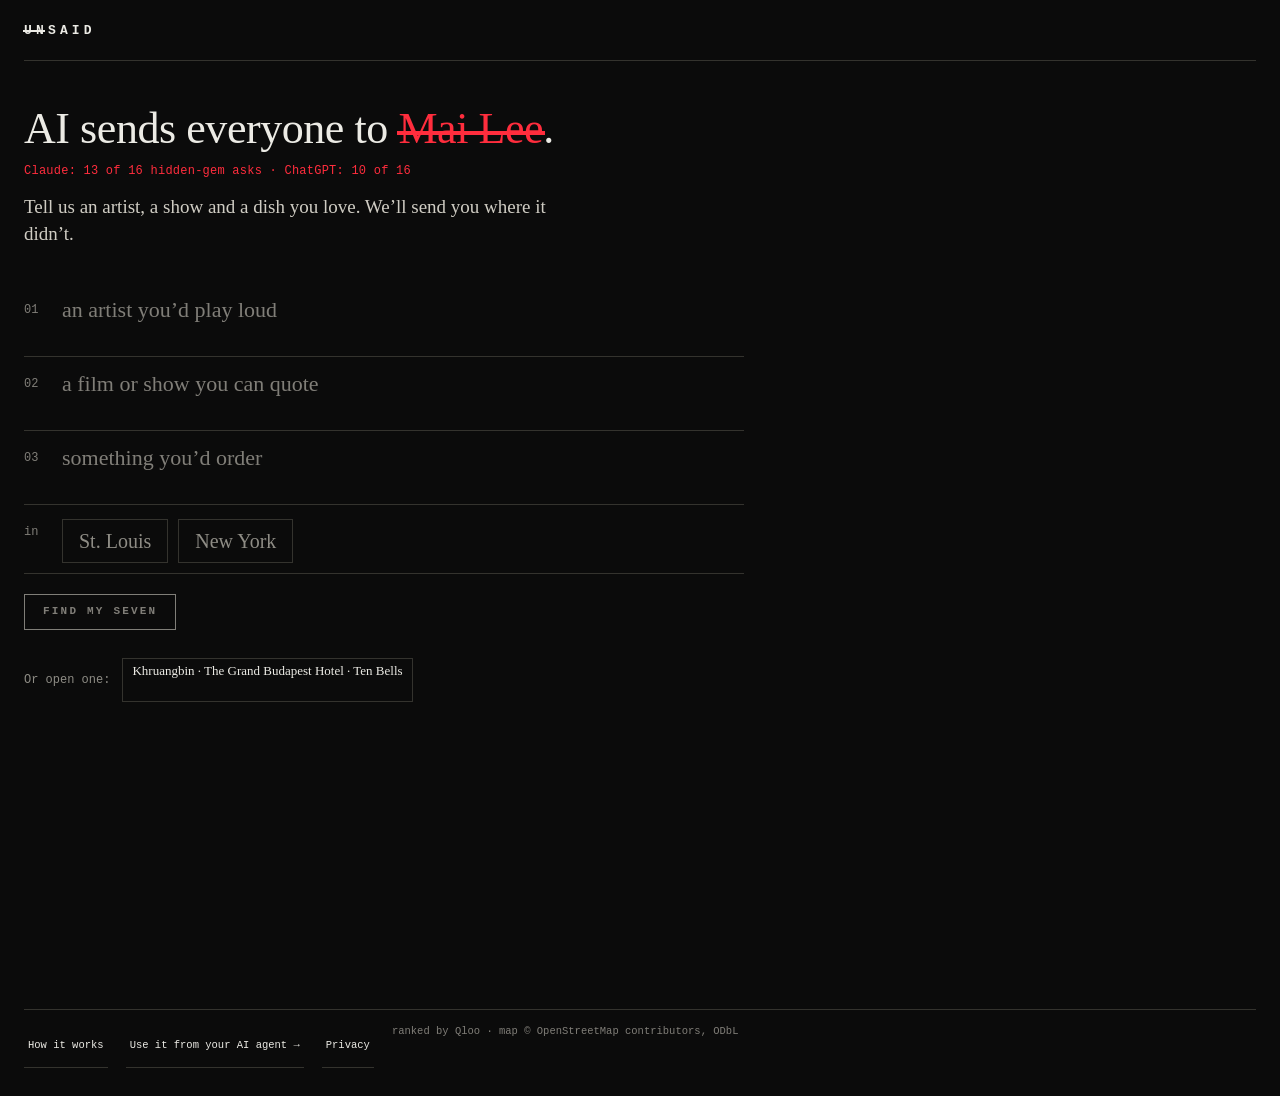
==== commit 208e1007: "Site batch 2 (perf + a11y audit): no replay of the stored wall (8k events froze the page ~2 s); the " ====
--- a/site/index.html
+++ b/site/index.html
@@ -17,6 +17,7 @@
 <meta property="og:image:alt" content="Cedric's St. Louis: every place the AIs named when we asked, crossed out, and seven no AI said, ranked by Qloo for what fits him, not everyone.">
 <meta name="twitter:card" content="summary_large_image">
 <meta name="twitter:image" content="https://unsaid-ang.pages.dev/data/live/og-cedric.png">
+<link rel="preconnect" href="https://images.qloo.com">
 <link rel="stylesheet" href="css/unsaid.css">
 </head>
 <body>
--- a/site/css/unsaid.css
+++ b/site/css/unsaid.css
@@ -2,7 +2,7 @@
    faint = absent, hints; red = only what the AIs said (and what got struck); amber = fix one input, or MOCK.
    Motion only for what is happening now: names landing, a strike drawing, a hold in progress. */
 :root {
-  --bg: #0b0b0b; --panel: #111110; --ink: #ecebe5; --white: #f2efe6; --dim: #8e8c85; --faint: #55534e;
+  --bg: #0b0b0b; --panel: #111110; --ink: #ecebe5; --white: #f2efe6; --dim: #8e8c85; --faint: #807e78;
   --rule: #24231f; --rule2: #34332e; --red: #ff2d3d; --amber: #e2a336;
   --mono: ui-monospace, 'SF Mono', SFMono-Regular, Menlo, Consolas, monospace;
   --serif: 'Iowan Old Style', 'Palatino Linotype', Palatino, Georgia, serif;
@@ -477,3 +477,19 @@
 @media (min-width: 1000px) { .cards > .card:has(.pic.none) { display: flex !important; flex-direction: column; } }
 .res .xstrip { justify-content: flex-start; }
 .res .xstrip .link { white-space: normal; text-align: left; flex: 1 1 auto; }
+.doc .answer { background: var(--panel); border: 1px solid var(--rule2); padding: 14px 16px; font: 400 15px/1.55 var(--serif); color: #dcd9d0; white-space: pre-wrap; overflow-wrap: anywhere; max-width: 760px; }
+.doc .answer b { color: var(--white); font-weight: 600; }
+.receipt .ri { white-space: nowrap; }
+
+/* ---------- accessibility and layout stability (audit, 30 Oct) ---------- */
+main#view { min-height: 100svh; }
+:focus-visible { outline: 2px solid var(--ink); outline-offset: 2px; }
+.fld:focus-within { border-bottom-color: var(--ink); }
+.card .xbtn { width: 44px; height: 44px; }
+.foot a, .mark, .pchip, .cityopts button, .res .links .btn, .xstrip .link { min-height: 44px; display: inline-flex; align-items: center; }
+.foot a { padding: 0 4px; }
+.how .census { min-height: 260px; }
+@media (min-width: 600px) { .res .maphead { min-height: 410px; } }
+@media (max-width: 720px) {
+  .slug, .cap, .chip i, .foot, .maplegend, .logbody, .legal, .counter-cap, .card .tag, .slider .end, .need, .fld .n { font-size: 11px; }
+}
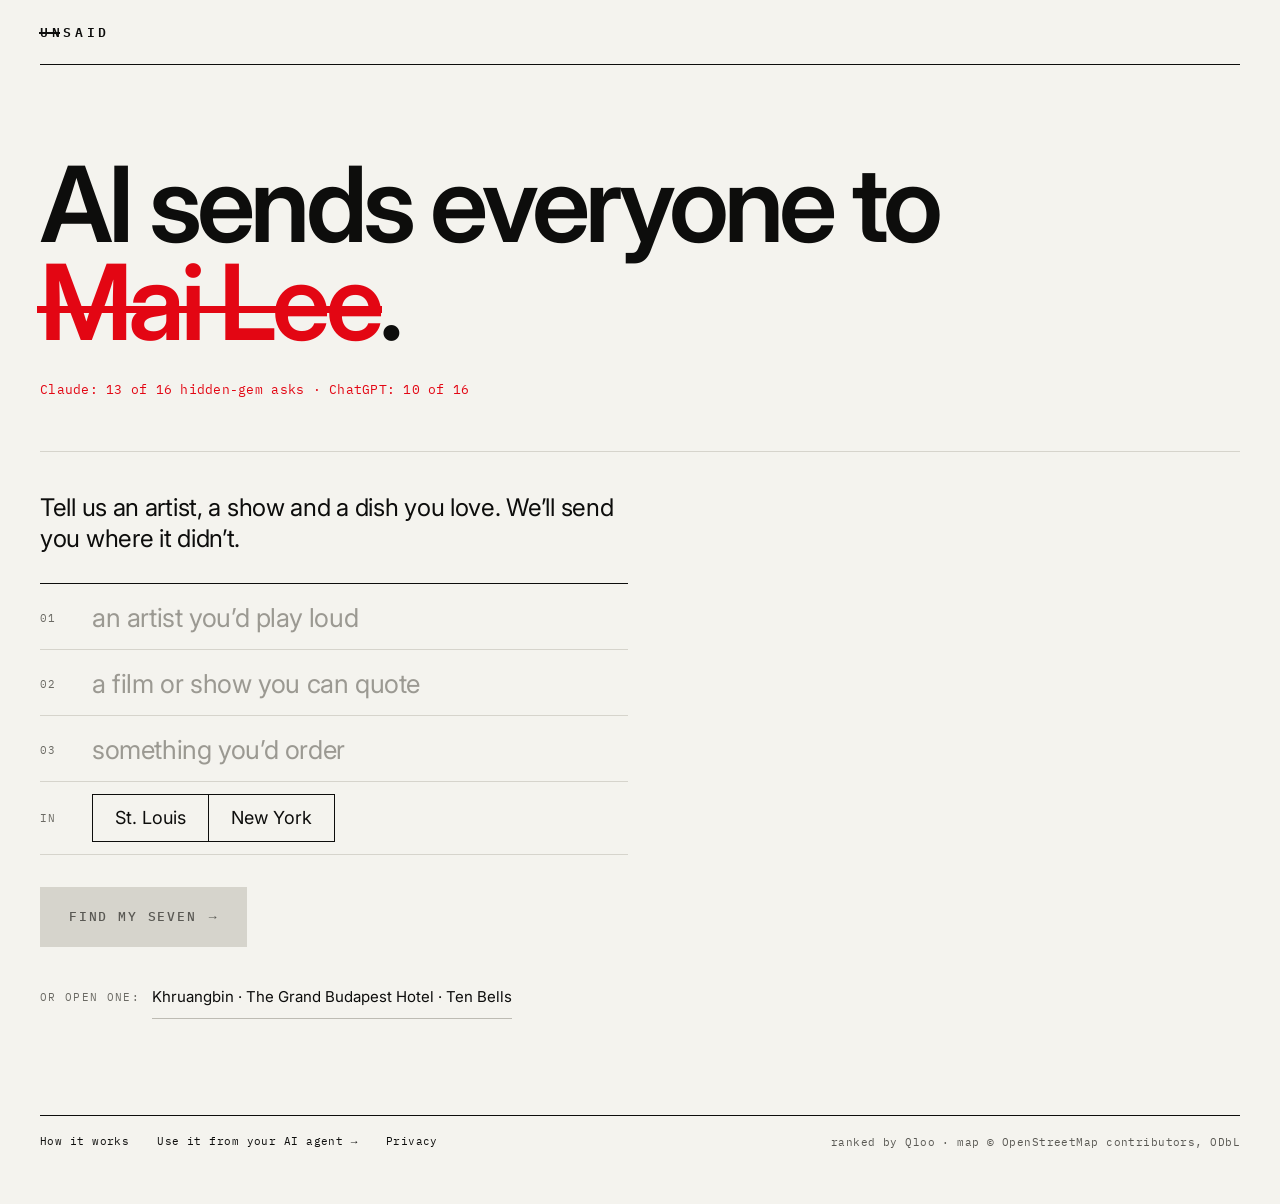
==== commit 5d7b5f18: "Site: Swiss redesign on paper (Inter + IBM Plex Mono, self-hosted, 118 KB). One stylesheet replaces " ====
--- a/site/index.html
+++ b/site/index.html
@@ -1,23 +1,25 @@
 <!doctype html>
-<html lang="en">
+<html lang="en" data-ground="paper">
 <head>
 <meta charset="utf-8">
 <meta name="viewport" content="width=device-width, initial-scale=1, viewport-fit=cover">
 <title>UNSAID</title>
 <meta name="description" content="AI sends everyone to Mai Lee. Claude: 13 of 16 hidden-gem asks, ChatGPT: 10 of 16. Tell us an artist, a show and a dish you love; we'll send you where it didn't.">
-<meta name="theme-color" content="#0b0b0b">
+<meta name="theme-color" content="#f4f3ee">
 <meta property="og:type" content="website">
 <meta property="og:site_name" content="UNSAID">
 <meta property="og:title" content="AI sends everyone to Mai Lee.">
 <meta property="og:description" content="Claude: 13 of 16 hidden-gem asks · ChatGPT: 10 of 16. Tell us an artist, a show and a dish you love. We'll send you where it didn't.">
-<meta property="og:url" content="https://unsaid-ang.pages.dev/">
-<meta property="og:image" content="https://unsaid-ang.pages.dev/data/live/og-cedric.png">
+<meta property="og:url" content="https://unsaid.mi11ion.io/">
+<meta property="og:image" content="https://unsaid.mi11ion.io/data/live/og-cedric.png">
 <meta property="og:image:width" content="1080">
 <meta property="og:image:height" content="1350">
 <meta property="og:image:alt" content="Cedric's St. Louis: every place the AIs named when we asked, crossed out, and seven no AI said, ranked by Qloo for what fits him, not everyone.">
 <meta name="twitter:card" content="summary_large_image">
-<meta name="twitter:image" content="https://unsaid-ang.pages.dev/data/live/og-cedric.png">
+<meta name="twitter:image" content="https://unsaid.mi11ion.io/data/live/og-cedric.png">
 <link rel="preconnect" href="https://images.qloo.com">
+<link rel="preload" href="fonts/inter-latin-opsz.woff2" as="font" type="font/woff2" crossorigin>
+<link rel="preload" href="fonts/plex-mono-400.woff2" as="font" type="font/woff2" crossorigin>
 <link rel="stylesheet" href="css/unsaid.css">
 </head>
 <body>
--- a/site/css/unsaid.css
+++ b/site/css/unsaid.css
@@ -1,495 +1,403 @@
-/* UNSAID · the site. Mono + serif on dark. Tones: ink = a fact that holds; dim = settled or secondary;
-   faint = absent, hints; red = only what the AIs said (and what got struck); amber = fix one input, or MOCK.
-   Motion only for what is happening now: names landing, a strike drawing, a hold in progress. */
+/* UNSAID · the site. Swiss: paper, ink, one grotesk, one mono, a 12-column grid, hairlines, flush left.
+   Tones: ink = a fact that holds; grey = settled or secondary; red = only what the AIs said (and what got struck);
+   amber = fix one input, or MOCK. Motion only for what is happening now: a strike drawing, a hold, a run in flight. */
+@font-face { font-family: 'Inter'; src: url(../fonts/inter-latin-opsz.woff2) format('woff2-variations'), url(../fonts/inter-latin-opsz.woff2) format('woff2');
+  font-weight: 100 900; font-style: normal; font-display: swap; }
+@font-face { font-family: 'Plex Mono'; src: url(../fonts/plex-mono-400.woff2) format('woff2'); font-weight: 400; font-display: swap; }
+@font-face { font-family: 'Plex Mono'; src: url(../fonts/plex-mono-500.woff2) format('woff2'); font-weight: 500; font-display: swap; }
+@font-face { font-family: 'Plex Mono'; src: url(../fonts/plex-mono-600.woff2) format('woff2'); font-weight: 600 700; font-display: swap; }
+
 :root {
-  --bg: #0b0b0b; --panel: #111110; --ink: #ecebe5; --white: #f2efe6; --dim: #8e8c85; --faint: #807e78;
-  --rule: #24231f; --rule2: #34332e; --red: #ff2d3d; --amber: #e2a336;
-  --mono: ui-monospace, 'SF Mono', SFMono-Regular, Menlo, Consolas, monospace;
-  --serif: 'Iowan Old Style', 'Palatino Linotype', Palatino, Georgia, serif;
+  --paper: #f4f3ee; --paper2: #ebe9e2; --ink: #0d0d0c; --grey: #5a5954; --mute: #6b6a64; --line: #d6d4cc; --line2: #bdbbb3;
+  --red: #e30613; --amber: #a35f00;
+  --sans: 'Inter', 'Helvetica Neue', Helvetica, Arial, sans-serif;
+  --mono: 'Plex Mono', ui-monospace, 'SF Mono', Menlo, monospace;
   --ease: cubic-bezier(.2, .8, .2, 1);
-  --pad: 24px;
+  --pad: 40px; --gap: 24px;
 }
 * { box-sizing: border-box; }
-html { -webkit-text-size-adjust: 100%; }
-html, body { margin: 0; background: var(--bg); color: var(--ink); }
-body { font: 12px/1.5 var(--mono); -webkit-font-smoothing: antialiased; overflow-x: hidden; }
+html { -webkit-text-size-adjust: 100%; background: var(--paper); }
+html, body { margin: 0; color: var(--ink); }
+body { background: var(--paper); font: 400 16px/1.5 var(--sans); font-optical-sizing: auto; -webkit-font-smoothing: antialiased; overflow-x: hidden;
+  font-feature-settings: 'ss01' 0; }
 button, input, textarea { font: inherit; color: inherit; }
-button { background: none; border: 0; padding: 0; cursor: pointer; }
+button { background: none; border: 0; padding: 0; cursor: pointer; border-radius: 0; }
 a { color: inherit; }
-.dim { color: var(--dim); } .faint { color: var(--faint); } .red { color: var(--red); } .amber { color: var(--amber); }
+code { font: 400 .88em/1 var(--mono); background: var(--paper2); padding: 2px 5px; overflow-wrap: anywhere; }
+[hidden] { display: none !important; }
+:focus-visible { outline: 2px solid var(--ink); outline-offset: 3px; }
+::selection { background: var(--ink); color: var(--paper); }
+.dim { color: var(--grey); } .faint { color: var(--mute); } .red { color: var(--red); } .amber { color: var(--amber); }
 .ph { color: var(--amber); font-style: normal; }
-.wrap { max-width: 1280px; margin: 0 auto; padding: 0 var(--pad); }
-[hidden] { display: none !important; }
+.wrap { max-width: 1440px; margin: 0 auto; padding: 0 var(--pad); }
+/* labels: mono capitals, letter-spaced */
+.cap, .slug, .sh h2, .doc h2, .maplegend, .counter-cap, .thead, .fld .n, .idx, .btn, .foot, .status, .receipt, .leadsub, .meta, .order,
+.try > .dim, .tmore, .chip, .xstrip .link, .copyrow, .logbody, details.log summary, .note, .burnline, .sheet .close, .sheetsub { font-family: var(--mono); }
 
 /* ---------- top bar ---------- */
-.top { display: flex; align-items: center; gap: 16px; min-height: 52px; border-bottom: 1px solid var(--rule2); flex-wrap: wrap; padding: 8px 0; }
-.mark { font: 700 13px/1 var(--mono); letter-spacing: .32em; text-decoration: none; white-space: nowrap; }
+.top { display: flex; align-items: center; gap: 10px 20px; min-height: 64px; border-bottom: 1px solid var(--ink); flex-wrap: wrap; padding: 10px 0; }
+.mark { font: 600 13px/1 var(--mono); letter-spacing: .28em; text-decoration: none; white-space: nowrap; min-height: 44px; display: inline-flex; align-items: center; }
 .mark s { text-decoration: none; position: relative; }
-.mark s::after { content: ''; position: absolute; left: -1px; right: .25em; top: 52%; height: 2px; background: var(--ink); }
-.slug { color: var(--dim); letter-spacing: .14em; text-transform: uppercase; font-size: 10px; white-space: nowrap; }
+.mark s::after { content: ''; position: absolute; left: -1px; right: .22em; top: 50%; height: 1.5px; background: var(--ink); }
+.slug { color: var(--grey); letter-spacing: .12em; text-transform: uppercase; font-size: 11px; white-space: nowrap; }
 .grow { flex: 1; }
-.mock { display: inline-flex; align-items: center; gap: 7px; height: 20px; padding: 0 8px; border: 1px dashed var(--amber); color: var(--amber);
-  font-size: 9.5px; letter-spacing: .14em; text-transform: uppercase; white-space: nowrap; }
+.mock { display: inline-flex; align-items: center; gap: 7px; height: 22px; padding: 0 8px; border: 1px dashed var(--amber); color: var(--amber);
+  font: 500 10px/1 var(--mono); letter-spacing: .12em; text-transform: uppercase; white-space: nowrap; }
 .mock::before { content: ''; width: 5px; height: 5px; background: var(--amber); border-radius: 50%; }
 .chips { display: flex; gap: 6px; flex-wrap: wrap; }
-.chip { display: inline-flex; align-items: baseline; gap: 7px; min-height: 22px; padding: 3px 8px; border: 1px solid var(--rule2); font-size: 11px; max-width: 100%; }
-.chip i { font-style: normal; color: var(--dim); font-size: 9.5px; letter-spacing: .12em; text-transform: uppercase; }
-.chip.dead { color: var(--faint); }
-
-/* ---------- section grammar ---------- */
-.sec { margin: 28px 0; }
-.sh { display: flex; align-items: baseline; gap: 14px; padding-bottom: 7px; border-bottom: 1px solid var(--ink); flex-wrap: wrap; }
-.sh h2 { margin: 0; font: 700 11px/1.2 var(--mono); letter-spacing: .2em; text-transform: uppercase; }
-.sh .sub { color: var(--dim); }
+.chip { display: inline-flex; align-items: baseline; gap: 8px; min-height: 26px; padding: 4px 9px; border: 1px solid var(--line2); font-size: 11.5px; max-width: 100%; }
+.chip i { font-style: normal; color: var(--mute); font-size: 10px; letter-spacing: .12em; text-transform: uppercase; }
+.chip.dead { color: var(--mute); text-decoration: line-through; }
+
+/* ---------- shared parts ---------- */
+.sec { margin: 0; }
+.sh { display: flex; align-items: baseline; gap: 14px; padding-bottom: 8px; border-bottom: 1px solid var(--ink); flex-wrap: wrap; }
+.sh h2 { margin: 0; font-size: 11px; font-weight: 500; letter-spacing: .14em; text-transform: uppercase; }
+.sh .sub { color: var(--grey); }
 .sh .tr { margin-left: auto; text-align: right; }
-.cap { font-size: 10px; letter-spacing: .14em; text-transform: uppercase; color: var(--dim); }
-.btn { display: inline-flex; align-items: center; justify-content: center; gap: 10px; height: 36px; padding: 0 18px; border: 1px solid var(--ink);
-  font: 700 11px/1 var(--mono); letter-spacing: .2em; text-transform: uppercase; text-decoration: none; white-space: nowrap; }
-.btn.solid { background: var(--ink); color: var(--bg); }
-.btn[disabled], .btn.off { border-color: var(--faint); color: var(--faint); background: none; cursor: default; }
-.link { color: var(--ink); text-decoration: none; border-bottom: 1px solid var(--rule2); padding-bottom: 1px; }
+.cap { font-size: 11px; letter-spacing: .14em; text-transform: uppercase; color: var(--grey); }
+.btn { display: inline-flex; align-items: center; justify-content: center; gap: 12px; min-height: 44px; padding: 0 20px; border: 1px solid var(--ink);
+  font-size: 12px; font-weight: 500; letter-spacing: .14em; text-transform: uppercase; text-decoration: none; white-space: nowrap; background: none; }
+.btn:hover { background: var(--ink); color: var(--paper); }
+.btn.solid { background: var(--ink); color: var(--paper); }
+.btn.solid:hover { background: #2b2b29; }
+.btn.big { min-height: 60px; padding: 0 28px; font-size: 13px; }
+.btn[disabled], .btn.off { border-color: var(--line); background: var(--line); color: var(--grey); cursor: default; }
+.link { color: var(--ink); text-decoration: none; border-bottom: 1px solid var(--line2); padding-bottom: 1px; }
 .link:hover { border-color: var(--ink); }
-
-/* ---------- S1 input ---------- */
-.s1 { padding: 56px 0 24px; max-width: 760px; }
-.s1 h1 { font: 400 44px/1.1 var(--serif); margin: 0 0 6px; letter-spacing: -.01em; }
-.s1 h1 s { text-decoration: none; position: relative; color: var(--dim); }
-.s1 h1 s::after { content: ''; position: absolute; left: -.03em; right: -.03em; top: 55%; height: .07em; background: var(--ink); }
-.fields { margin-top: 36px; display: grid; gap: 0; }
-.fld { border-bottom: 1px solid var(--rule2); padding: 10px 0 8px; display: grid; grid-template-columns: 28px 1fr; align-items: start; gap: 0 10px; }
-.fld .n { color: var(--faint); padding-top: 8px; }
-.fld input { width: 100%; background: none; border: 0; outline: 0; font: 400 22px/1.4 var(--serif); padding: 2px 0; color: var(--ink); }
-.fld input::placeholder { color: var(--faint); }
-.fld select { width: 100%; background: none; border: 0; outline: 0; font: 400 22px/1.4 var(--serif); padding: 2px 0; color: var(--ink); appearance: none; -webkit-appearance: none; cursor: pointer; }
-.fld select option { color: #111; }
-.fld .res { grid-column: 2; min-height: 18px; margin-top: 2px; display: flex; gap: 8px; flex-wrap: wrap; align-items: center; font-size: 11px; }
-.fld .res .t { color: var(--dim); font-size: 9.5px; letter-spacing: .12em; text-transform: uppercase; }
-.fld .res button { color: var(--dim); border-bottom: 1px dotted var(--faint); }
-.need { display: inline-flex; flex-wrap: wrap; gap: 6px 10px; align-items: center; border: 1px solid var(--amber); color: var(--amber); padding: 5px 9px; }
+.empty { font: 500 28px/1.2 var(--sans); letter-spacing: -.02em; margin: 40px 0 8px; max-width: 760px; }
+.go { display: flex; gap: 16px; align-items: center; margin-top: 32px; flex-wrap: wrap; }
+.links { display: flex; gap: 12px; margin-top: 24px; flex-wrap: wrap; }
+
+/* ---------- landing ---------- */
+.hero { padding: clamp(40px, 7vw, 104px) 0 clamp(28px, 4vw, 56px); border-bottom: 1px solid var(--line); }
+.hero h1 { font: 600 clamp(46px, 8.2vw, 124px)/.94 var(--sans); letter-spacing: -.045em; margin: 0; max-width: 11.5em; }
+.gx { position: relative; color: var(--red); white-space: nowrap; }
+.gx::after { content: ''; position: absolute; left: -.03em; right: -.03em; top: 53%; height: .075em; min-height: 2px; background: var(--red); }
+.receipt { font-size: 13px; letter-spacing: .02em; color: var(--red); margin: clamp(18px, 2.2vw, 30px) 0 0; }
+.receipt .ri { white-space: nowrap; }
+.landgrid { display: grid; grid-template-columns: repeat(12, minmax(0, 1fr)); gap: 0 var(--gap); padding-top: 40px; }
+.s1 { grid-column: 1 / span 6; }
+.thumbs { grid-column: 8 / span 5; align-self: start; }
+.subline { font: 400 clamp(20px, 1.9vw, 26px)/1.3 var(--sans); letter-spacing: -.012em; margin: 0 0 28px; max-width: 30em; }
+.fields { display: grid; border-top: 1px solid var(--ink); }
+.fields + .fields { border-top: 0; }
+.fld { border-bottom: 1px solid var(--line); padding: 14px 0 12px; display: grid; grid-template-columns: 44px 1fr; align-items: start; gap: 0 8px; }
+.fld:focus-within { border-bottom-color: var(--ink); }
+.fld .n { color: var(--mute); font-size: 11px; letter-spacing: .08em; padding-top: 12px; text-transform: uppercase; }
+.fld input { width: 100%; background: none; border: 0; outline: 0; font: 400 26px/1.35 var(--sans); letter-spacing: -.015em; padding: 2px 0; color: var(--ink); }
+.fld input::placeholder { color: #9b9992; }
+.fld .res { grid-column: 2; min-height: 0; display: flex; gap: 8px; flex-wrap: wrap; align-items: center; font: 12px/1.4 var(--mono); }
+.fld .res:not(:empty) { margin-top: 6px; }
+.fld .res .t { color: var(--grey); font-size: 10px; letter-spacing: .12em; text-transform: uppercase; }
+.fld .res button { color: var(--grey); border-bottom: 1px dotted var(--mute); }
+.lovechip { font-size: 11.5px; }
+.need { display: inline-flex; flex-wrap: wrap; gap: 6px 10px; align-items: center; border: 1px solid var(--amber); color: var(--amber); padding: 5px 9px; font: 12px/1.4 var(--mono); }
 .need button { color: var(--amber); border: 0; border-bottom: 1px dotted var(--amber); }
 .alts { display: flex; gap: 6px; flex-wrap: wrap; }
-.alts button { border: 1px solid var(--rule2); padding: 2px 7px; color: var(--ink); }
-.helper { color: var(--dim); margin: 8px 0 0 38px; }
-.go { display: flex; gap: 14px; align-items: center; margin-top: 26px; flex-wrap: wrap; }
-.try { margin-top: 48px; }
-.try h3 { margin: 0 0 10px; font: 400 12px/1.4 var(--mono); color: var(--dim); }
-.try ul { list-style: none; margin: 0; padding: 0; border-top: 1px solid var(--rule); }
-.try li { border-bottom: 1px solid var(--rule); }
-.try a, .try span.row { display: flex; gap: 4px 14px; align-items: baseline; padding: 10px 0; text-decoration: none; flex-wrap: wrap; }
-@media (max-width: 720px) { .try a, .try span.row { flex-direction: column; align-items: flex-start; } }
-.try a:hover b { text-decoration: underline; }
-.try b { font: 400 17px/1.3 var(--serif); }
-.try .when { color: var(--dim); }
-.try .off b { color: var(--faint); }
-.legal { color: var(--faint); font-size: 10px; margin-top: 28px; max-width: 640px; }
-
-/* ---------- S2: map header ---------- */
-.maphead { position: relative; margin-top: 10px; }
-.maphead .lab { position: absolute; white-space: nowrap; line-height: 1; text-shadow: 0 0 3px #0b0b0b, 0 0 6px #0b0b0b, 0 0 10px #0b0b0b; pointer-events: none; }
-.lab.red { font-family: var(--serif); }
-.lab.red .n { position: relative; color: #cfccc3; }
-.lab.red .n::after { content: ''; position: absolute; left: -2px; right: -2px; top: 54%; height: 2px; background: var(--red); }
-.lab.red .t { display: block; font-family: var(--mono); color: var(--red); font-size: 11px; margin-top: 5px; }
-.lab.num { font: 600 11px/1 var(--mono); color: var(--white); }
+.alts button { border: 1px solid var(--line2); padding: 3px 8px; color: var(--ink); }
+.fld.city { align-items: center; padding: 12px 0; }
+.fld.city .n { padding-top: 0; }
+.cityopts { display: inline-flex; flex-wrap: wrap; }
+.cityopts button { font: 400 18px/1 var(--sans); min-height: 48px; padding: 0 22px; border: 1px solid var(--ink); color: var(--ink); display: inline-flex; align-items: center; }
+.cityopts button + button { border-left: 0; }
+.cityopts button:hover { background: var(--paper2); }
+.cityopts button.on { color: var(--paper); background: var(--ink); }
+.try { margin-top: 28px; display: flex; flex-wrap: wrap; gap: 8px 12px; align-items: center; }
+.try > .dim { font-size: 11px; letter-spacing: .12em; text-transform: uppercase; color: var(--mute); }
+.pchip { font: 400 15px/1.2 var(--sans); text-decoration: none; border-bottom: 1px solid var(--line2); padding: 13px 0 12px; display: inline-block;
+  white-space: nowrap; max-width: 100%; overflow: hidden; text-overflow: ellipsis; }
+.pchip:hover { border-color: var(--ink); }
+.legal { color: var(--mute); font-size: 11px; margin-top: 12px; max-width: 640px; }
+
+/* the example seven: a figure */
+.thumbs:empty { display: none; }
+.thead { display: block; text-decoration: none; font-size: 11px; letter-spacing: .1em; text-transform: uppercase; color: var(--grey); padding-bottom: 10px; border-bottom: 1px solid var(--ink); }
+.thead .tl { min-width: 0; }
+.trow { display: grid; grid-template-columns: repeat(3, minmax(0, 1fr)); gap: 18px 12px; text-decoration: none; padding-top: 14px; }
+.trow figure { margin: 0; min-width: 0; }
+.trow .ti { aspect-ratio: 4 / 3; background: var(--paper2); overflow: hidden; }
+.trow img { width: 100%; height: 100%; object-fit: cover; display: block; }
+.trow figcaption { font: 500 14px/1.25 var(--sans); letter-spacing: -.005em; margin-top: 8px; display: grid; grid-template-columns: 26px 1fr; }
+.trow figcaption .no { font: 400 10.5px/1.7 var(--mono); color: var(--mute); }
+.trow:hover figcaption { text-decoration: underline; text-decoration-thickness: 1px; text-underline-offset: 3px; }
+.tmore { display: flex; justify-content: flex-end; text-decoration: none; font-size: 12px; letter-spacing: .06em; margin-top: 16px; padding-top: 12px; border-top: 1px solid var(--line);
+  min-height: 44px; }
+.tmore:hover { text-decoration: underline; }
+
+/* ---------- results: header ---------- */
+.res { min-height: 100svh; }
+.maphead { position: relative; margin-top: 24px; }
+@media (min-width: 600px) { .res .maphead { min-height: 420px; } }
+.maphead .lab { position: absolute; white-space: nowrap; line-height: 1; pointer-events: none;
+  text-shadow: 0 0 3px var(--paper), 0 0 6px var(--paper), 0 0 10px var(--paper); }
+.lab.red { font: 500 16px/1 var(--sans); }
+.lab.red .n { position: relative; color: var(--red); }
+.lab.red .n::after { content: ''; position: absolute; left: -2px; right: -2px; top: 52%; height: 2px; background: var(--red); }
+.lab.red .t { display: block; font: 11px/1 var(--mono); color: var(--red); margin-top: 5px; }
+.lab.num { font: 600 11px/1 var(--mono); color: var(--ink); }
 .lab.num.x { color: var(--red); text-decoration: line-through; text-decoration-thickness: 2px; }
 .lab.num.xi { color: var(--ink); text-decoration: line-through; text-decoration-thickness: 2px; }
-.status { display: flex; gap: 10px; align-items: baseline; min-height: 20px; color: var(--dim); font-size: 11px; margin: 10px 0 0; }
-.status .live { width: 6px; height: 6px; border-radius: 50%; background: var(--faint); flex: 0 0 6px; align-self: center; }
+.mapfade { -webkit-mask-image: linear-gradient(to right, transparent 0, #000 6%, #000 90%, transparent 100%); mask-image: linear-gradient(to right, transparent 0, #000 6%, #000 90%, transparent 100%); }
+.maplegend { display: flex; flex-wrap: wrap; gap: 4px 20px; color: var(--grey); font-size: 11px; padding-top: 10px; border-top: 1px solid var(--line); }
+.maplegend .k { display: inline-block; width: 8px; height: 8px; border-radius: 50%; margin-right: 7px; vertical-align: 0; }
+.maplegend .k.g { background: #b4b2aa; } .maplegend .k.r { background: var(--red); opacity: .75; }
+.maplegend .k.w { background: var(--ink); box-shadow: 0 0 0 2px var(--paper), 0 0 0 3px rgba(13, 13, 12, .3); }
+/* "7 for you" beside the map */
+.maplead { border-left: 1px solid var(--line); padding-left: var(--gap); }
+.lead2 { font: 600 40px/1 var(--sans); letter-spacing: -.035em; margin: 24px 0 0; }
+.lead2 .n { font: inherit; }
+.maplead .lead2 { margin: 0; font-size: 56px; display: flex; align-items: baseline; gap: 14px; }
+.maplead .lead2 .n { font-size: 200px; line-height: .78; letter-spacing: -.06em; }
+.leadsub { color: var(--grey); margin: 12px 0 0; font-size: 12px; line-height: 1.6; max-width: 34em; }
+.maplead .leadsub { margin-top: 22px; }
+.res.leadmap .leadhere { display: none; }
+.status { display: flex; gap: 10px; align-items: baseline; min-height: 22px; color: var(--grey); font-size: 12px; margin: 14px 0 0; }
+.status .live { width: 7px; height: 7px; border-radius: 50%; background: var(--line2); flex: 0 0 7px; align-self: center; }
 .status.busy .live { background: var(--ink); animation: pulse 1.2s ease-in-out infinite; }  /* only while Qloo calls are in flight */
-@keyframes pulse { 50% { opacity: .25; } }
-.note { color: var(--dim); font-size: 11px; margin-top: 4px; }
-
-/* ---------- S2: the field ---------- */
-.counter { font: 600 28px/1 var(--mono); letter-spacing: -.01em; white-space: nowrap; font-variant-numeric: tabular-nums; }
-.counter .w { color: var(--red); }
-.counter .ar { color: var(--faint); margin: 0 .25em; }
-.counter-cap { color: var(--dim); font-size: 10.5px; margin-top: 6px; }
-.field { display: flex; flex-wrap: wrap; gap: 4px 16px; line-height: 19px; font-size: 12px; margin-top: 14px; }
-.nm { position: relative; color: #a9a69e; white-space: nowrap; }
-.nm.live { animation: land .35s var(--ease) both; }   /* only names asked just now land; dated ones are simply there */
+@keyframes pulse { 50% { opacity: .2; } }
+.note { color: var(--grey); font-size: 12px; margin-top: 4px; }
+.res .xstrip { margin: 16px 0 0; display: flex; }
+.xstrip .link { font-size: 12px; color: var(--ink); text-align: left; border: 0; border-top: 1px solid var(--line); border-bottom: 1px solid var(--line); width: 100%; padding: 12px 0;
+  min-height: 48px; display: flex; align-items: center; letter-spacing: .01em; }
+.xstrip .link:hover { border-bottom-color: var(--ink); }
+
+/* ---------- results: the seven ---------- */
+.cards { display: grid; grid-template-columns: repeat(3, minmax(0, 1fr)); gap: 56px var(--gap); margin-top: 48px; }
+.card { position: relative; cursor: pointer; user-select: none; -webkit-user-select: none; touch-action: manipulation; text-align: left; min-width: 0;
+  display: flex; flex-direction: column; animation: land .4s var(--ease) both; }
 @keyframes land { from { opacity: 0; transform: translateY(-4px); } }
-.nm::after { content: ''; position: absolute; left: -2px; right: -2px; top: 54%; height: 1.5px; background: var(--red); transform: scaleX(0); transform-origin: left; transition: transform .38s var(--ease); }
-.nm.x::after { transform: scaleX(1); }
-.nm.x { color: var(--dim); }
-.nm.dimmed { color: var(--faint); }
-.nm sup { font-size: 8.5px; letter-spacing: .08em; margin-left: 4px; color: var(--faint); text-transform: uppercase; vertical-align: 2px; }
-.nm.live { color: var(--ink); }
-.nm button { all: unset; cursor: pointer; }
-.fieldwrap.collapsed .field { display: none; }
-.fieldwrap { position: relative; }
-.fieldwrap.clipped .field { max-height: 214px; overflow: hidden; -webkit-mask-image: linear-gradient(#000 70%, transparent); mask-image: linear-gradient(#000 70%, transparent); }
-.showall { display: none; color: var(--dim); margin-top: 6px; border-bottom: 1px solid var(--rule2); }
-.fieldwrap.clipped .showall { display: inline-block; }
-.showrow { display: none; border-top: 1px solid var(--rule2); border-bottom: 1px solid var(--rule2); padding: 13px 0; margin-top: 14px; justify-content: space-between; width: 100%; text-align: left; }
-.fieldwrap.collapsed .showrow { display: flex; }
-.burnline { margin-top: 16px; min-height: 18px; font-size: 11.5px; color: var(--dim); }
+.card .idx { display: flex; justify-content: space-between; align-items: center; border-top: 1px solid var(--ink); min-height: 44px; font-size: 12px; font-weight: 500; letter-spacing: .06em; }
+.card .xbtn { width: 44px; height: 44px; margin-right: -12px; color: var(--mute); font-size: 13px; line-height: 1; display: inline-flex; align-items: center; justify-content: center; }
+.card .xbtn:hover, .card .xbtn:focus-visible { color: var(--ink); }
+.card .pic { position: relative; aspect-ratio: 4 / 3; background: var(--paper2); overflow: hidden; }
+.card .pic img { position: absolute; inset: 0; width: 100%; height: 100%; object-fit: cover; display: block; }
+.card .pic .fb { display: none; }
+.card .pic.none { display: none; }
+.card .body { padding: 16px 0 0; display: flex; flex-direction: column; gap: 8px; }
+.card .name { position: relative; font: 600 26px/1.08 var(--sans); letter-spacing: -.025em; align-self: flex-start; }
+.card:hover .name { text-decoration: underline; text-decoration-thickness: 1.5px; text-underline-offset: 4px; }
+.card .name::after { content: ''; position: absolute; left: -2px; right: -2px; top: 52%; height: 2px; background: var(--red); transform: scaleX(0); transform-origin: left; }
+.card.holding .name::after { transform: scaleX(1); transition: transform .9s linear; background: var(--ink); }
+.card.byyou .name::after { background: var(--ink); }      /* your strike is ink; red is only for what the AIs said */
+.card .because { font: 400 17px/1.35 var(--sans); letter-spacing: -.005em; }
+.card .meta { color: var(--grey); font-size: 11.5px; letter-spacing: .02em; line-height: 1.5; }
+.card .blurb { margin: 2px 0 0; font: 400 15px/1.45 var(--sans); color: #2c2c2a; display: -webkit-box; -webkit-line-clamp: 3; -webkit-box-orient: vertical; overflow: hidden; }
+.card .order { font-size: 11.5px; color: var(--grey); line-height: 1.5; }
+.card .tag { font: 11.5px/1.4 var(--mono); color: var(--red); }
+.card .tag.rose { color: var(--grey); }
+.card.byyou .tag { color: var(--ink); }
+.card.struck { cursor: default; }
+.card.struck .name::after { display: none; }
+.card.struck:hover .name { text-decoration: line-through; }
+.card.struck .name { text-decoration: line-through; text-decoration-color: var(--red); text-decoration-thickness: 2px; color: var(--mute); }
+.card.struck.byyou .name { text-decoration-color: var(--ink); }
+.card.struck .pic img { filter: grayscale(1); opacity: .35; }
+.card.struck .blurb, .card.struck .order, .card.struck .meta, .card.struck .because { color: var(--mute); }
+.card.flash { animation: flash 1.6s var(--ease) 1; }
+@keyframes flash { 0%, 30% { box-shadow: 0 0 0 10px rgba(227, 6, 19, .14); background: rgba(227, 6, 19, .14); } 100% { box-shadow: 0 0 0 10px transparent; } }
+.cards.prov .card { cursor: default; }
+.known .card { cursor: default; }
+.known .card .name::after { transform: scaleX(1); background: var(--red); }
+/* desktop: card 01 leads its own row, the photo on the same column as every other card and its words across the
+   other two; then two rows of three. Photos keep one size, so none is blown up past what Qloo serves. */
+@media (min-width: 1000px) {
+  .cards > .card:first-child:not(:last-child) { grid-column: 1 / -1; display: grid; grid-template-columns: repeat(3, minmax(0, 1fr)); column-gap: var(--gap); }
+  .cards > .card:first-child:not(:last-child) .idx { grid-column: 1 / -1; }
+  .cards > .card:first-child:not(:last-child) .pic { grid-column: 1; }
+  .cards > .card:first-child:not(:last-child) .body { grid-column: 2 / span 2; padding-top: 0; gap: 12px; max-width: 40em; }
+  .cards > .card:first-child:not(:last-child) .name { font-size: 56px; line-height: 1; letter-spacing: -.04em; }
+  .cards > .card:first-child:not(:last-child) .because { font-size: 22px; letter-spacing: -.015em; }
+  .cards > .card:first-child:not(:last-child) .blurb { font-size: 17px; }
+  .cards > .card:first-child:not(:last-child) .pic.none + .body { grid-column: 1 / -1; }
+}
+@media (min-width: 721px) and (max-width: 999px) {
+  .cards { grid-template-columns: repeat(2, minmax(0, 1fr)); }
+  .cards > .card:first-child:not(:last-child) { grid-column: 1 / -1; }
+}
+.burnline { margin-top: 20px; min-height: 0; font-size: 12px; color: var(--grey); line-height: 1.6; }
 .burnline .red { color: var(--red); }
 .dots::after { content: '…'; animation: blink 1s steps(2) infinite; }
 @keyframes blink { 50% { opacity: .2; } }
-
-/* ---------- S2: cards ---------- */
-.lead { display: flex; align-items: baseline; gap: 12px; padding-top: 10px; flex-wrap: wrap; }
-.lead .n { font: 600 28px/1 var(--mono); }
-.lead .c { color: var(--dim); }
-.cards { display: grid; grid-template-columns: repeat(auto-fill, minmax(158px, 1fr)); gap: 10px; margin-top: 16px; }
-.card { position: relative; border: 1px solid var(--rule2); background: var(--panel); padding: 12px 12px 12px; cursor: pointer; user-select: none; -webkit-user-select: none; touch-action: manipulation;
-  display: flex; flex-direction: column; gap: 6px; min-height: 236px; text-align: left; animation: land .4s var(--ease) both; }
-.card:hover { border-color: var(--dim); }
-.card .row1 { display: flex; justify-content: space-between; color: var(--dim); font-size: 10.5px; }
-.card .hood { color: var(--dim); font-size: 10.5px; letter-spacing: .04em; }
-.card .name { position: relative; font: 400 19px/1.18 var(--serif); color: var(--white); align-self: flex-start; }
-.card .name::after { content: ''; position: absolute; left: -2px; right: -2px; top: 55%; height: 2px; background: var(--red); transform: scaleX(0); transform-origin: left; }
-.card.holding .name::after { transform: scaleX(1); transition: transform .9s linear; background: var(--ink); }
-.card.byyou .name::after { background: var(--ink); }      /* your strike is ink; red is only for what the AIs said */
-.card.byyou .tag { color: var(--ink); }
-.card.struck .name::after { display: none; }
-.card.struck .name { text-decoration: line-through; text-decoration-color: var(--red); text-decoration-thickness: 2px; }
-.card.struck.byyou .name { text-decoration-color: var(--ink); }
-.card.struck { border-color: var(--rule); background: none; }
-.card.struck .name, .card.struck .what, .card.struck .rk, .card.struck .because { color: var(--faint); }
-.card .what { color: #b9b6ad; font-size: 11px; }
-.card .rk { margin-top: auto; font-size: 11px; color: var(--dim); }
-.card .rk b { font: 600 24px/1 var(--mono); color: var(--ink); margin-right: 4px; }
-.card .rk .any { display: block; margin-top: 3px; color: var(--dim); }
-.card .fitwhy { font: 400 13px/1.3 var(--serif); color: var(--ink); }
-.card.struck .fitwhy { color: var(--faint); }
-.cards.prov .card { cursor: default; }
-.card .because { border-top: 1px solid var(--rule2); padding-top: 7px; color: var(--dim); font-size: 10.5px; }
-.card .because b { display: block; color: var(--ink); font-weight: 400; font-size: 11px; }
-.card .tag { font-size: 10px; color: var(--red); }
-.card .tag.rose { color: var(--dim); }
-.card.risen { border-color: var(--dim); }
-.known .card { min-height: 0; cursor: default; }
-.known .card .name::after { transform: scaleX(1); }
-.empty { font: 400 22px/1.3 var(--serif); margin: 18px 0 6px; max-width: 760px; }
-
-/* ---------- dare box ---------- */
-.dare { margin-top: 26px; border: 1px solid var(--rule2); padding: 14px; }
-.dare label { display: block; font: 400 17px/1.35 var(--serif); margin-bottom: 10px; }
-.dare textarea { width: 100%; min-height: 84px; resize: vertical; background: #0e0e0d; border: 1px solid var(--rule2); outline: 0; padding: 10px; font: 12px/1.5 var(--mono); color: var(--ink); }
-.dare textarea:focus { border-color: var(--dim); }
-.dare .out { margin-top: 8px; min-height: 18px; color: var(--dim); font-size: 11.5px; }
-.dare .out p { margin: 6px 0 0; }
-.dare .out .big { font: 400 24px/1.3 var(--serif); color: var(--white); margin-top: 12px; }
-.links { display: flex; gap: 22px; margin-top: 18px; flex-wrap: wrap; }
-
-/* ---------- sheets (S3 card back, S4, share) ---------- */
-.veil { position: fixed; inset: 0; background: rgba(0, 0, 0, .62); z-index: 20; }
-.sheet { position: fixed; top: 0; right: 0; bottom: 0; width: min(720px, 100%); background: var(--bg); border-left: 1px solid var(--rule2); z-index: 21; overflow-y: auto; overflow-x: hidden; padding: 18px var(--pad) 40px; }
-.sheet .close { position: absolute; top: 14px; right: var(--pad); color: var(--dim); font-size: 11px; letter-spacing: .14em; text-transform: uppercase; }
-.sheet h1 { font: 400 40px/1.08 var(--serif); margin: 26px 0 6px; letter-spacing: -.01em; }
-.sheet h1 .any { color: var(--dim); }
-.sheet .sub { color: var(--dim); }
-.blk { margin-top: 24px; }
-.blk .sh { border-bottom-color: var(--rule2); }
-.blk p { margin: 10px 0 0; }
+.hint { border-left: 2px solid var(--ink); padding: 2px 0 2px 12px; margin: 14px 0 0; }
+
+/* the paste box: one line until opened */
+details.dare { margin-top: 72px; border-top: 1px solid var(--ink); border-bottom: 1px solid var(--ink); }
+details.dare summary { list-style: none; cursor: pointer; padding: 22px 0; font: 500 clamp(22px, 2.2vw, 30px)/1.2 var(--sans); letter-spacing: -.02em; min-height: 44px; }
+details.dare summary::-webkit-details-marker { display: none; }
+details.dare summary:hover { text-decoration: underline; text-decoration-thickness: 1.5px; text-underline-offset: 5px; }
+details.dare[open] summary { border-bottom: 1px solid var(--line); }
+.copyrow { display: flex; gap: 14px; align-items: baseline; flex-wrap: wrap; margin: 16px 0 10px; font-size: 12px; }
+.dare textarea { width: 100%; min-height: 120px; resize: vertical; background: #fbfaf7; border: 1px solid var(--line2); outline: 0; padding: 12px 14px; font: 13px/1.55 var(--mono); color: var(--ink); border-radius: 0; }
+.dare textarea:focus { border-color: var(--ink); }
+.dare .out { margin: 10px 0 20px; min-height: 0; color: var(--grey); font-size: 15px; }
+.dare .out p { margin: 8px 0 0; }
+.dare .out .big { font: 500 26px/1.25 var(--sans); letter-spacing: -.02em; color: var(--ink); margin-top: 14px; }
+.res .links { margin-top: 24px; }
+
+/* the full list of struck names (sheet) */
+.field { display: flex; flex-wrap: wrap; gap: 4px 18px; line-height: 22px; font-size: 14px; margin-top: 18px; }
+.nm { position: relative; color: var(--grey); white-space: nowrap; }
+.nm.live { animation: land .35s var(--ease) both; color: var(--ink); }
+.nm::after { content: ''; position: absolute; left: -2px; right: -2px; top: 54%; height: 1.5px; background: var(--red); transform: scaleX(0); transform-origin: left; transition: transform .38s var(--ease); }
+.nm.x::after { transform: scaleX(1); }
+.nm.inpool { color: var(--ink); }
+.nm sup { font: 9px var(--mono); letter-spacing: .08em; margin-left: 4px; color: var(--mute); text-transform: uppercase; vertical-align: 2px; }
+.nm button { all: unset; cursor: pointer; }
+.nm button:focus-visible { outline: 2px solid var(--ink); }
+.counter { font: 600 28px/1 var(--sans); letter-spacing: -.02em; white-space: nowrap; font-variant-numeric: tabular-nums; }
+.counter .w { color: var(--red); } .counter .ar { color: var(--mute); margin: 0 .25em; } .counter .counting { color: var(--mute); }
+.counter-cap { color: var(--grey); font-size: 11px; margin-top: 6px; }
+
+/* ---------- sheets (card back, the list, share) ---------- */
+.veil { position: fixed; inset: 0; background: rgba(13, 13, 12, .38); z-index: 20; }
+.sheet { position: fixed; top: 0; right: 0; bottom: 0; width: min(720px, 100%); background: var(--paper); border-left: 1px solid var(--ink); z-index: 21;
+  overflow-y: auto; overflow-x: hidden; padding: 0 var(--pad) 48px; }
+.sheet .close { position: sticky; top: 0; display: flex; align-items: center; width: max-content; margin: 0 calc(-1 * var(--pad)) -44px auto; z-index: 2;
+  background: var(--paper); color: var(--ink); font-size: 11px; letter-spacing: .14em; text-transform: uppercase; min-height: 44px; padding: 0 16px;
+  border-left: 1px solid var(--ink); border-bottom: 1px solid var(--ink); }
+.sheet .close:hover { text-decoration: underline; }
+.sheet > .cap { padding-top: 22px; }
+.sheet > .cap:first-of-type { padding-right: 84px; }
+.sheet h1 { font: 600 44px/1.02 var(--sans); letter-spacing: -.035em; margin: 14px 0 10px; }
+.sheet h1 .any { color: var(--grey); }
+.sheet .sub, .sheetsub { color: var(--grey); font-size: 12px; margin: 0; }
+.sheet .placeimg { display: block; width: calc(100% + 2 * var(--pad)); max-width: none; margin: 0 calc(-1 * var(--pad)) 0; aspect-ratio: 16 / 10; object-fit: cover; border: 0; }
+.sheet .lede { font: 400 21px/1.35 var(--sans); letter-spacing: -.012em; margin: 22px 0 0; }
+.sheet p { margin: 12px 0 0; }
+.blk { margin-top: 32px; }
+.blk p { margin: 12px 0 0; }
+.big1 { font: 500 24px/1.25 var(--sans); letter-spacing: -.018em; margin-top: 10px; }
 .slider { position: relative; height: 54px; margin-top: 12px; }
-.slider .track { position: absolute; left: 0; right: 0; top: 30px; height: 2px; background: var(--rule2); }
+.slider .track { position: absolute; left: 0; right: 0; top: 30px; height: 1px; background: var(--line2); }
 .slider .tick { position: absolute; top: 22px; width: 2px; height: 18px; background: var(--ink); }
-.slider .tick.any { background: var(--dim); }
-.slider .tl { position: absolute; top: 0; font-size: 11px; white-space: nowrap; transform: translateX(-50%); }
-.slider .tl.any { color: var(--dim); }
-.slider .end { position: absolute; top: 44px; font-size: 9.5px; color: var(--faint); }
-.big1 { font: 400 22px/1.25 var(--serif); margin-top: 10px; }
-details.log { margin-top: 24px; border-top: 1px solid var(--rule2); padding-top: 10px; }
-details.log summary { cursor: pointer; font: 700 11px/1.2 var(--mono); letter-spacing: .2em; text-transform: uppercase; list-style: none; }
-details.log summary::after { content: ' ›'; color: var(--dim); }
-details.log[open] summary::after { content: ' ⌄'; }
-.logbody { margin-top: 10px; font-size: 10.5px; line-height: 1.6; color: var(--dim); overflow-wrap: anywhere; }
+.slider .tick.any { background: var(--grey); }
+.slider .tl { position: absolute; top: 0; font: 11px var(--mono); white-space: nowrap; transform: translateX(-50%); }
+.slider .tl.any { color: var(--grey); }
+.slider .end { position: absolute; top: 44px; font: 10px var(--mono); color: var(--mute); }
+details.log { margin-top: 32px; border-top: 1px solid var(--line); padding-top: 4px; }
+details.log summary { cursor: pointer; font-size: 11px; font-weight: 500; letter-spacing: .14em; text-transform: uppercase; list-style: none; min-height: 44px; display: flex; align-items: center; }
+details.log summary::-webkit-details-marker { display: none; }
+details.log summary::after { content: '+'; margin-left: 8px; color: var(--grey); }
+details.log[open] summary::after { content: '−'; }
+.logbody { margin-top: 6px; font-size: 11px; line-height: 1.65; color: var(--grey); overflow-wrap: anywhere; }
 .logbody div { padding: 1px 0; }
-.logbody .k { color: var(--faint); }
+.logbody .k { color: var(--mute); text-transform: uppercase; letter-spacing: .1em; font-size: 10px; }
 .logbody .v { color: var(--ink); }
 .cols { display: grid; grid-template-columns: 1fr 1fr; gap: 20px; margin-top: 14px; }
 .cols ul { list-style: none; margin: 8px 0 0; padding: 0; }
-.cols li { padding: 4px 0; border-bottom: 1px solid var(--rule); font: 400 15px/1.3 var(--serif); }
+.cols li { padding: 6px 0; border-bottom: 1px solid var(--line); font-size: 15px; }
 .cols li.x span { position: relative; }
 .cols li.x span::after { content: ''; position: absolute; left: -2px; right: -2px; top: 55%; height: 1.5px; background: var(--red); }
-.sharecv { width: 100%; height: auto; border: 1px solid var(--rule2); display: block; margin-top: 16px; }
-
-/* result: the seven above the wall at every width (§2.1 phone order, now everywhere) */
+.sharecv { width: 100%; height: auto; border: 1px solid var(--line2); display: block; margin-top: 20px; }
+.toast { position: fixed; left: 50%; bottom: 22px; transform: translateX(-50%); z-index: 60; max-width: calc(100% - 32px); background: var(--ink); color: var(--paper);
+  padding: 12px 16px; font: 12px var(--mono); transition: opacity .6s; }
+.toast.out { opacity: 0; }
+
+/* result order: the seven above the wall at every width */
 .res.done, .res.hascards { display: flex; flex-direction: column; }
 .res.done #maphead, .res.hascards #maphead { order: 0; } .res.done #status, .res.hascards #status { order: 1; } .res.done #notes, .res.hascards #notes { order: 2; }
 .res.done #s-left, .res.hascards #s-left { order: 3; } .res.done #s-wall, .res.hascards #s-wall { order: 4; }
-.above { color: var(--dim); margin: 12px 0 0; }
-.copyrow { display: flex; gap: 12px; align-items: baseline; flex-wrap: wrap; margin: -2px 0 10px; font-size: 11px; }
-
-/* ---------- landing (S1) ---------- */
-.land { display: grid; grid-template-columns: minmax(0, 760px) minmax(0, 1fr); gap: 56px; align-items: start; }
-.subhead { font: 400 21px/1.4 var(--serif); color: #cfccc3; margin: 14px 0 0; max-width: 680px; }
-.hook { font: 400 17px/1.45 var(--serif); color: var(--dim); margin: 14px 0 0; max-width: 680px; }
-.hook .gx, .gx { position: relative; color: var(--red); white-space: nowrap; }
-.gx::after { content: ''; position: absolute; left: -.04em; right: -.04em; top: 56%; height: .07em; min-height: 1.5px; background: var(--red); }
-.cityopts { display: flex; gap: 10px; flex-wrap: wrap; padding: 4px 0 2px; }
-.cityopts button { font: 400 20px/1.2 var(--serif); padding: 8px 16px; border: 1px solid var(--rule2); color: var(--dim); }
-.cityopts button:hover { border-color: var(--dim); color: var(--ink); }
-.cityopts button.on { border-color: var(--ink); color: var(--bg); background: var(--ink); }
-.landcard { padding-top: 64px; position: sticky; top: 12px; }
-.landcard .sharecv { margin-top: 0; }
-.landcard p { margin: 10px 0 0; }
-@media (max-width: 1100px) { .land { grid-template-columns: 1fr; } .landcard { display: none; } }
-.landcard-m { display: none; }
-@media (max-width: 1100px) { .landcard-m { display: block; margin: 18px 0 4px; max-width: 300px; } .landcard-m .sharecv { margin-top: 0; } .landcard-m p { margin: 6px 0 0; } }
-.presets { display: flex; flex-wrap: wrap; gap: 8px; margin: 16px 0 0; }
-.pchip { border: 1px solid var(--rule2); padding: 6px 10px; text-decoration: none; font: 400 15px/1.2 var(--serif); }
-.pchip:hover { border-color: var(--ink); }
-.pchip.more { color: var(--dim); font: 400 11px/1.2 var(--mono); align-self: center; border: 0; }
-.xstrip { margin: 4px 0 14px; }
-.xnames { display: -webkit-box; -webkit-line-clamp: 3; -webkit-box-orient: vertical; overflow: hidden; font: 400 13px/1.6 var(--serif); color: var(--dim); }
-.xn { position: relative; white-space: nowrap; margin-right: .6em; }
-.xn::after { content: ''; position: absolute; left: -1px; right: -1px; top: 55%; height: 1.5px; background: var(--red); }
-.xstrip .link { font-size: 11px; color: var(--dim); margin-top: 4px; display: inline-block; }
-.sheetsub { color: #c4c1b8; margin: 6px 0 0; }
-.placeimg { display: block; max-width: 100%; margin-top: 14px; border: 1px solid var(--rule2); }
-
-/* ---------- result: lead, hint, cards extras, map legend, agent block ---------- */
-.lead2 { font: 400 34px/1.1 var(--serif); margin: 6px 0 0; letter-spacing: -.01em; }
-.lead2 .n { font: 600 34px/1 var(--mono); }
-.leadsub { color: var(--dim); margin: 8px 0 0; }
-.hint { color: var(--ink); border-left: 2px solid var(--ink); padding: 2px 0 2px 10px; margin: 14px 0 0; }
-.xbtn { margin-left: 10px; color: var(--dim); font-size: 13px; line-height: 1; padding: 2px 4px; margin-top: -3px; border: 1px solid var(--rule2); }
-.xbtn:hover { color: var(--ink); border-color: var(--ink); }
-.card .row1 > span:last-child { display: inline-flex; align-items: center; }
-.card .why { display: block; color: var(--dim); margin-top: 4px; font-size: 10.5px; }
-.card .whyl { display: block; margin-top: 6px; color: #b9b6ad; font-size: 10.5px; }
-.card .addr { color: var(--dim); font-size: 10.5px; line-height: 1.45; }
-.card .maps { display: flex; gap: 10px; margin-top: 3px; flex-wrap: wrap; font-size: 10px; }
-.card .maps a { white-space: nowrap; }
-.card .maps a { color: var(--ink); text-decoration: none; border-bottom: 1px solid var(--rule2); }
-.card .maps a:hover { border-color: var(--ink); }
-.card.flash { animation: flash 1.6s var(--ease) 1; }
-@keyframes flash { 0%, 30% { box-shadow: 0 0 0 2px var(--red); background: #2a1012; } 100% { box-shadow: 0 0 0 0 transparent; } }
-.nm.inpool { color: var(--ink); }
-.maplegend { display: flex; flex-wrap: wrap; gap: 4px 16px; color: var(--dim); font-size: 10.5px; padding-top: 4px; }
-.maplegend .k { display: inline-block; width: 8px; height: 8px; border-radius: 50%; margin-right: 6px; vertical-align: 0; }
-.maplegend .k.g { background: #6a6a6a; } .maplegend .k.r { background: var(--red); } .maplegend .k.w { background: var(--white); box-shadow: 0 0 0 2px var(--bg), 0 0 0 3px rgba(242,239,230,.35); }
-.agentblk { margin-top: 34px; }
-table.k12 { width: 100%; border-collapse: collapse; margin: 8px 0 6px; font-size: 12px; }
-table.k12 th { text-align: left; font-weight: 400; color: var(--dim); font-size: 10.5px; padding: 0 8px 6px 0; border-bottom: 1px solid var(--rule2); vertical-align: bottom; }
-table.k12 td { padding: 7px 8px 7px 0; border-bottom: 1px solid var(--rule); vertical-align: top; }
+.above { color: var(--grey); margin: 12px 0 0; }
+.ph-only { display: none; } .dt-only { display: inline; }
+
+/* ---------- footer ---------- */
+.foot { border-top: 1px solid var(--ink); margin-top: 96px; padding: 4px 0 40px; color: var(--grey); font-size: 11px; display: flex; gap: 0 28px; flex-wrap: wrap; align-items: center; letter-spacing: .04em; }
+.foot a { min-height: 44px; display: inline-flex; align-items: center; color: var(--ink); text-decoration: none; border: 0; }
+.foot a:hover { text-decoration: underline; }
+.foot span { margin-left: auto; }
+
+/* ---------- how it works, /agents ---------- */
+.doc { max-width: 880px; padding: clamp(40px, 6vw, 88px) 0 0; }
+.doc h1 { font: 600 clamp(44px, 6vw, 80px)/.96 var(--sans); letter-spacing: -.045em; margin: 0 0 28px; }
+.doc h2 { font-size: 11px; font-weight: 500; letter-spacing: .14em; text-transform: uppercase; margin: 64px 0 16px; padding-bottom: 10px; border-bottom: 1px solid var(--ink); }
+.doc p { max-width: 640px; font-size: 17px; line-height: 1.55; color: #2c2c2a; }
+.doc pre { background: var(--paper2); padding: 14px 16px; overflow-x: auto; font: 12.5px/1.6 var(--mono); color: var(--ink); white-space: pre-wrap; overflow-wrap: anywhere; max-width: 100%; }
+.doc .q { font: 500 24px/1.3 var(--sans); letter-spacing: -.018em; color: var(--ink); margin: 18px 0; }
+.doc .answer { border-left: 2px solid var(--ink); padding: 2px 0 2px 20px; font: 400 16px/1.6 var(--sans); color: #2c2c2a; white-space: pre-wrap; overflow-wrap: anywhere; max-width: 720px; }
+.doc .answer b { color: var(--ink); font-weight: 600; }
+.how .census { min-height: 196px; }
+.how .census .big { font: 600 clamp(28px, 3.4vw, 44px)/1.05 var(--sans); letter-spacing: -.035em; color: var(--ink); margin: 0; max-width: none; }
+.doc p.receipt { margin-top: 14px; font: 13px/1.5 var(--mono); color: var(--red); }
+.how .steps { list-style: none; counter-reset: s; padding: 0; margin: 0; max-width: 760px; }
+.how .steps li { counter-increment: s; position: relative; padding: 16px 0 16px 52px; border-bottom: 1px solid var(--line); font-size: 17px; line-height: 1.5; color: #2c2c2a; }
+.how .steps li::before { content: '0' counter(s); position: absolute; left: 0; top: 16px; font: 500 11px/2.3 var(--mono); color: var(--mute); letter-spacing: .08em; }
+.how .steps li:first-child { border-top: 0; }
+.how .steps b { color: var(--ink); font-weight: 600; }
+table.k12 { width: 100%; max-width: 760px; border-collapse: collapse; margin: 18px 0 6px; font: 13px/1.4 var(--mono); }
+table.k12 th { text-align: left; font-weight: 400; color: var(--grey); font-size: 10.5px; letter-spacing: .1em; text-transform: uppercase; padding: 0 12px 10px 0; border-bottom: 1px solid var(--ink); vertical-align: bottom; }
+table.k12 td { padding: 14px 12px 14px 0; border-bottom: 1px solid var(--line); vertical-align: baseline; font-variant-numeric: tabular-nums; }
+table.k12 td:first-child { font: 400 16px/1.35 var(--sans); }
 table.k12 td:nth-child(n+2), table.k12 th:nth-child(n+2) { text-align: right; white-space: nowrap; }
 table.k12 th:nth-child(2) { white-space: normal; }
-table.k12 tr.us td { color: var(--white); font-weight: 600; }
-.agentblk .q { font: 400 17px/1.4 var(--serif); margin: 12px 0 8px; }
-.agentblk pre { background: var(--panel); border: 1px solid var(--rule2); padding: 10px 12px; font: 11px/1.5 var(--mono); white-space: pre-wrap; overflow-wrap: anywhere; margin: 0; }
-.agentblk .a { font: 400 22px/1.35 var(--serif); color: var(--white); margin: 14px 0 14px; max-width: 760px; }
-.agentblk .a .who { display: block; font: 11px/1.4 var(--mono); color: var(--dim); margin-bottom: 4px; }
-.counter .counting { color: var(--faint); }
-
-/* ---------- footer ---------- */
-.foot { border-top: 1px solid var(--rule2); margin-top: 48px; padding: 14px 0 28px; color: var(--faint); font-size: 10.5px; display: flex; gap: 8px 18px; flex-wrap: wrap; }
-
-/* ---------- /agents ---------- */
-.doc { max-width: 820px; padding: 40px 0; }
-.doc h1 { font: 400 40px/1.1 var(--serif); margin: 0 0 8px; }
-.doc h2 { font: 700 11px/1.2 var(--mono); letter-spacing: .2em; text-transform: uppercase; margin: 34px 0 10px; padding-bottom: 7px; border-bottom: 1px solid var(--ink); }
-.doc pre { background: var(--panel); border: 1px solid var(--rule2); padding: 12px; overflow-x: auto; font: 11.5px/1.55 var(--mono); color: var(--ink); white-space: pre-wrap; overflow-wrap: anywhere; max-width: 100%; }
-.doc p { color: #c4c1b8; max-width: 680px; }
-
-/* ---------- phone ---------- */
+table.k12 tr.us td { font-weight: 600; font-size: 18px; }
+table.k12 tr.us td:first-child { font-weight: 600; }
+.doc p.dim { font-size: 14px; color: var(--grey); }
+.agentblk { margin-top: 34px; }
+
+/* ---------- tablet and phone ---------- */
+@media (max-width: 1100px) {
+  :root { --pad: 28px; }
+  .s1 { grid-column: 1 / span 7; }
+  .thumbs { grid-column: 9 / span 4; }
+  .trow { grid-template-columns: repeat(2, minmax(0, 1fr)); }
+  .maplead .lead2 .n { font-size: 150px; }
+}
+@media (max-width: 860px) {
+  .landgrid { display: block; }
+  .thumbs { margin-top: 56px; }
+  .trow { grid-template-columns: repeat(3, minmax(0, 1fr)); }
+}
 @media (max-width: 720px) {
-  :root { --pad: 16px; }
-  .s1 { padding-top: 34px; }
-  .s1 h1 { font-size: 32px; }
-  .fld input, .fld select { font-size: 19px; }
-  .counter { font-size: 24px; }
-  .sh .tr { margin-left: 0; text-align: left; width: 100%; }
-  .cards { grid-template-columns: 1fr; }
-  .card { min-height: 0; }
-  .card .rk { margin-top: 6px; }
-  .sheet { padding-top: 14px; border-left: 0; }
-  /* top bar in two rows at most: mark, city, MOCK; then the loves on one line, each shortened if it must */
-  .top { gap: 8px 12px; }
+  :root { --pad: 16px; --gap: 16px; }
+  body { font-size: 15px; }
+  .top { min-height: 56px; gap: 6px 12px; }
   .top .slug .rest { display: none; }
-  .top .chips { order: 9; flex: 1 0 100%; flex-wrap: wrap; min-width: 0; }
-  .top .chip { font-size: 10.5px; }
+  .top .chips { order: 9; flex: 1 0 100%; min-width: 0; }
+  .top .chip { font-size: 11px; }
   .top .chip i { display: none; }
-  .res.done #s-left { order: 0; } .res.done #maphead { order: 1; margin-top: 26px; } .res.done #status { order: 2; } .res.done #notes { order: 3; }
-  .res.done #s-left { margin-top: 14px; }
-  /* streaming on a phone: the status, then the cards as they arrive, then the map; the wall stays below */
-  .res.hascards:not(.done) #maphead { order: 0; } .res.hascards:not(.done) #status { order: 1; }
-  .res.hascards:not(.done) #notes { order: 1; } .res.hascards:not(.done) #s-left { order: 2; }
-  .lead2 { font-size: 28px; } .lead2 .n { font-size: 28px; }
-  .dare .out .big { font-size: 21px; } .agentblk .a { font-size: 19px; }
-  .subhead { font-size: 18px; } .hook { font-size: 15.5px; }
-  .cityopts button { font-size: 18px; }
-  .sheet h1 { font-size: 30px; }
+  .hero { padding: 36px 0 26px; }
+  .hero h1 { font-size: clamp(42px, 12.4vw, 60px); line-height: .96; letter-spacing: -.045em; }
+  .receipt { font-size: 12px; line-height: 1.7; }
+  .receipt .sep { display: none; }
+  .receipt .ri { display: block; }
+  .landgrid { padding-top: 26px; }
+  .subline { font-size: 20px; margin-bottom: 22px; }
+  .fld { grid-template-columns: 34px 1fr; padding: 10px 0 8px; }
+  .fld .n { padding-top: 9px; }
+  .fld input { font-size: 21px; }
+  .cityopts { display: flex; width: 100%; }
+  .cityopts button { flex: 1; justify-content: center; font-size: 17px; }
+  .go .btn.big { width: 100%; }
+  .try { flex-direction: column; align-items: flex-start; gap: 0; }
+  .pchip { font-size: 14px; }
+  .pchip .lmid, .thead .lmid { display: inline-block; max-width: 7.5em; overflow: hidden; text-overflow: ellipsis; white-space: nowrap; vertical-align: bottom; }
+  .thumbs { margin-top: 44px; }
+  .trow { gap: 14px 8px; }
+  .trow figcaption { font-size: 12.5px; grid-template-columns: 1fr; }
+  .trow figcaption .no { display: block; line-height: 1.4; }
+  .maphead { margin-top: 0; }
+  .res .xstrip { margin-top: 18px; }
+  .lead2 { margin-top: 28px; font-size: 32px; display: flex; align-items: baseline; gap: 10px; }
+  .lead2 .n { font-size: 92px; line-height: .8; letter-spacing: -.06em; }
+  .cards { grid-template-columns: 1fr; gap: 44px; margin-top: 28px; }
+  .card .name { font-size: 26px; }
+  details.dare { margin-top: 52px; }
+  details.dare summary { font-size: 21px; }
+  .sheet { border-left: 0; }
+  .sheet h1 { font-size: 34px; }
   .cols { grid-template-columns: 1fr; }
-  .field { font-size: 11.5px; gap: 3px 12px; }
-  .doc pre { white-space: pre-wrap; overflow-wrap: anywhere; overflow-x: hidden; }
-  .card { padding: 10px 12px; gap: 4px; }
-  .card .rk b { font-size: 20px; }
+  .field { font-size: 13px; gap: 3px 12px; }
+  .foot { margin-top: 64px; gap: 0 18px; }
+  .foot span { margin-left: 0; width: 100%; padding-top: 4px; }
+  .ph-only { display: inline; } .dt-only { display: none; }
+  .doc h2 { margin-top: 48px; }
+  .doc p { font-size: 16px; }
+  .how .census { min-height: 230px; }
+  .how .steps li { padding-left: 36px; font-size: 16px; }
+  table.k12 td:first-child { font-size: 14px; }
+  table.k12 { font-size: 12px; }
 }
 @media (prefers-reduced-motion: reduce) {
   *, *::before, *::after { animation: none !important; transition: none !important; }
 }
-.sheet > .cap:first-of-type { padding-right: 84px; }
-
-/* ---------- round 5: less, bigger, cleaner (photo-first cards, compact hero, collapsed paste box) ---------- */
-[hidden] { display: none !important; }
-.land { display: block; }
-.s1 { padding-top: 44px; max-width: 720px; }
-.hook { font: 400 19px/1.4 var(--serif); color: #cfccc3; margin: 14px 0 18px; }
-.legal { margin-top: 12px; }
-.go { margin-top: 20px; }
-.try { margin-top: 28px; display: flex; flex-wrap: wrap; gap: 8px; align-items: center; }
-.try .dim { margin-right: 4px; }
-.pchip { font-size: 14px; padding: 5px 10px; }
-.thumbs { margin-top: 26px; }
-.thumbs:empty { display: none; }
-.thumbs .thead { display: flex; justify-content: space-between; gap: 12px; text-decoration: none; font-size: 11px; margin-bottom: 8px; }
-.thumbs .trow { display: flex; gap: 8px; overflow-x: auto; text-decoration: none; scrollbar-width: none; padding-bottom: 2px; }
-.thumbs .trow::-webkit-scrollbar { display: none; }
-.thumbs figure { margin: 0; flex: 0 0 132px; }
-.thumbs img { width: 132px; aspect-ratio: 4 / 3; object-fit: cover; display: block; background: var(--panel); }
-.thumbs figcaption { font: 400 13px/1.25 var(--serif); margin-top: 5px; color: var(--ink); }
-
-/* hero: desktop keeps the map; phone gets the struck gem in one block */
-.herom { padding: 14px 0 2px; }
-.herom .hq { font: 400 16px/1.3 var(--serif); color: #cfccc3; }
-.herom .hg { display: flex; align-items: baseline; gap: 12px; flex-wrap: wrap; margin-top: 4px; }
-.herom .gx { font: 400 30px/1.1 var(--serif); }
-.herom .red { font-size: 11px; }
-.res .xstrip { margin: 8px 0 0; display: flex; align-items: baseline; gap: 12px; }
-.res .xnames { -webkit-line-clamp: 1; flex: 1 1 auto; min-width: 0; }
-.res .xstrip .link { flex: 0 0 auto; margin: 0; white-space: nowrap; }
-.wallbox .field { margin-top: 16px; }
-.lead2 { margin-top: 26px; font-size: 40px; } .lead2 .n { font-size: 40px; }
-.leadsub { margin: 6px 0 0; font-size: 12px; }
-
-/* the seven: photo first, generous; 2-3 per row on desktop, full width on a phone */
-.cards { grid-template-columns: repeat(auto-fill, minmax(320px, 1fr)); gap: 20px; margin-top: 20px; }
-.card { padding: 0; gap: 0; min-height: 0; overflow: hidden; background: var(--panel); }
-.card .pic { position: relative; aspect-ratio: 16 / 10; background: #171614; overflow: hidden; }
-.card .pic img { position: absolute; inset: 0; width: 100%; height: 100%; object-fit: cover; display: block; }
-.card .pic .fb { display: none; }
-.card .pic.none .fb { display: flex; position: absolute; inset: 0; align-items: center; justify-content: center; padding: 0 24px; text-align: center; color: var(--faint); font: 400 18px/1.3 var(--serif); }
-.card .pic .no { position: absolute; left: 10px; top: 10px; background: rgba(11, 11, 11, .72); color: var(--white); font: 600 11px/1 var(--mono); padding: 5px 7px; }
-.card .xbtn { position: absolute; right: 10px; top: 10px; margin: 0; width: 34px; height: 34px; font-size: 15px; color: var(--white); background: rgba(11, 11, 11, .72); border: 1px solid rgba(242, 239, 230, .28); }
-.card .xbtn:hover { border-color: var(--white); }
-.card .body { padding: 14px 16px 18px; display: flex; flex-direction: column; gap: 6px; }
-.card .name { font: 400 26px/1.15 var(--serif); }
-.card .meta { color: var(--dim); font-size: 11.5px; }
-.card .blurb { margin: 2px 0 0; font: 400 15px/1.4 var(--serif); color: #cfccc3; display: -webkit-box; -webkit-line-clamp: 2; -webkit-box-orient: vertical; overflow: hidden; }
-.card .order { font-size: 11.5px; color: #b9b6ad; }
-.card .because { border-top: 0; padding-top: 2px; font-size: 11.5px; color: var(--dim); }
-.card .because b { display: inline; font-size: 11.5px; color: var(--ink); }
-.card .tag { font-size: 11px; }
-.card.struck { background: none; }
-.card.struck .pic img { filter: grayscale(1) brightness(.45); }
-.card.struck .blurb, .card.struck .order, .card.struck .meta { color: var(--faint); }
-
-/* the paste box: one line until opened */
-details.dare { margin-top: 28px; padding: 0; border: 1px solid var(--rule2); }
-details.dare summary { list-style: none; cursor: pointer; padding: 14px 16px; font: 400 18px/1.3 var(--serif); }
-details.dare summary::-webkit-details-marker { display: none; }
-details.dare[open] summary { border-bottom: 1px solid var(--rule); }
-details.dare > :not(summary) { margin-left: 16px; margin-right: 16px; }
-details.dare .copyrow { margin-top: 12px; }
-details.dare textarea { width: calc(100% - 32px); }
-details.dare .out { margin-bottom: 14px; }
-.res .links { margin-top: 22px; gap: 26px; }
-.res .links .link { font-size: 12px; }
-
-.toast { position: fixed; left: 50%; bottom: 22px; transform: translateX(-50%); z-index: 60; max-width: calc(100% - 32px); background: var(--ink); color: var(--bg); padding: 10px 14px; font-size: 12px; box-shadow: 0 6px 24px rgba(0, 0, 0, .5); transition: opacity .6s; }
-.toast.out { opacity: 0; }
-.sheet .lede { font: 400 18px/1.4 var(--serif); color: var(--white); }
-.sheet .placeimg { width: calc(100% + 0px); aspect-ratio: 16 / 10; object-fit: cover; margin: 0 0 14px; border: 0; }
-
-@media (max-width: 720px) {
-  .s1 { padding-top: 26px; }
-  .s1 h1 { font-size: 34px; }
-  .hook { font-size: 17px; margin-bottom: 8px; }
-  .fld { padding: 6px 0 4px; }
-  .cards { grid-template-columns: 1fr; gap: 16px; }
-  .card { padding: 0; gap: 0; }
-  .card .name { font-size: 24px; }
-  .lead2 { margin-top: 18px; font-size: 32px; } .lead2 .n { font-size: 32px; }
-  .res.done #s-left { order: 3; } .res.done #maphead { order: 0; margin-top: 0; } .res.done #status { order: 2; } .res.done #notes { order: 2; }
-  .res.done #s-left { margin-top: 0; }
-  .res.hascards:not(.done) #maphead { margin-top: 0; }
-}
-.how .big { font: 400 26px/1.3 var(--serif); color: var(--white); margin: 22px 0 8px; }
-.how .steps { padding-left: 1.4em; margin: 0; max-width: 680px; }
-.how .steps li { font: 400 17px/1.45 var(--serif); color: #cfccc3; margin: 0 0 12px; }
-.how .steps b { color: var(--white); font-weight: 400; }
-.how table.k12 { max-width: 680px; font-size: 13px; }
-.s1 .fields + .fields { margin-top: 0; }
-.try .pchip { font-size: 13px; padding: 4px 9px; }
-@media (max-width: 720px) { .thumbs .thead { flex-direction: column; gap: 2px; } }
-.sheet .close { background: rgba(11, 11, 11, .8); padding: 6px 8px; z-index: 2; }
-.herom .ho { font-size: 11px; margin-top: 4px; }
-.card .blurb { -webkit-line-clamp: 3; }   /* a condensed line (<= 9 words) always shows whole, on one or two lines */
-
-/* ---------- round 6 (judge cuts) ---------- */
-/* Cedric's seven: whole tiles only, one row (rows that don't fit collapse to nothing) */
-.thumbs .trow { display: grid; grid-template-columns: repeat(auto-fill, minmax(112px, 1fr)); grid-auto-rows: 0; grid-template-rows: auto; row-gap: 0; column-gap: 8px; overflow: hidden; }
-.thumbs figure { flex: none; min-width: 0; overflow: hidden; }
-.thumbs img { width: 100%; }
-.tagline { font: 400 16px/1.4 var(--serif); color: #cfccc3; margin-top: 14px; max-width: 560px; }
-.lovechip { font-size: 11px; }
-/* the card: name, then the love (the payoff), then where and when */
-.card .because { font: 400 17px/1.3 var(--serif); color: var(--white); padding-top: 0; margin-top: -2px; }
-.card.struck .because { color: var(--faint); }
-/* results header: desktop puts "7 for you" beside the map; phone has one line linking to the list */
-.maplead .lead2 { margin-top: 0; font-size: 48px; } .maplead .lead2 .n { font-size: 48px; }
-.maplead .leadsub { font-size: 13px; margin-top: 10px; }
-.res.leadmap .leadhere { display: none; }
-.mapfade { -webkit-mask-image: linear-gradient(to right, transparent 0, #000 6%, #000 88%, transparent 100%); mask-image: linear-gradient(to right, transparent 0, #000 6%, #000 88%, transparent 100%); }
-.res .xstrip { margin: 6px 0 0; justify-content: flex-end; }
-.ph-only { display: none; } .dt-only { display: inline; }
-.res .links .btn { font-size: 11px; }
-@media (max-width: 720px) {
-  .ph-only { display: inline; } .dt-only { display: none; }
-  .res .xstrip { justify-content: flex-start; margin-top: 14px; }
-  .res .xstrip .link { white-space: normal; font-size: 12px; flex: 1 1 auto; text-align: left; }
-  .maphead { margin-top: 0; }
-}
-.doc .q { font: 400 19px/1.4 var(--serif); color: var(--white); }
-/* landing hero: one idea, said once */
-.s1 h1 .gx { color: var(--red); }
-.receipt { font: 12px/1.4 var(--mono); color: var(--red); margin: 10px 0 0; letter-spacing: .02em; }
-.subline { font: 400 19px/1.4 var(--serif); color: #cfccc3; margin: 14px 0 18px; max-width: 560px; }
-@media (max-width: 720px) { .subline { font-size: 17px; } }
-
-/* ---------- round 7: presets by their loves; seven cards with no orphan ---------- */
-.pchip { white-space: nowrap; max-width: 100%; overflow: hidden; text-overflow: ellipsis; }
-.thumbs .thead .tl { min-width: 0; }
-@media (max-width: 720px) {
-  .pchip .lmid, .thumbs .thead .lmid { display: inline-block; max-width: 7.5em; overflow: hidden; text-overflow: ellipsis; white-space: nowrap; vertical-align: bottom; }
-}
-/* desktop: three across; card 1 (and a 7th that would sit alone) span two columns, laid out photo-beside-text */
-@media (min-width: 1000px) {
-  .cards { grid-template-columns: repeat(3, minmax(0, 1fr)); }
-  .cards > .card:first-child:not(:last-child), .cards > .card:nth-child(7):last-child { grid-column: span 2; display: grid; grid-template-columns: minmax(0, 3fr) minmax(0, 2fr); }
-  .cards > .card:first-child:not(:last-child) .pic, .cards > .card:nth-child(7):last-child .pic { aspect-ratio: auto; height: 100%; min-height: 300px; }
-  .cards > .card:first-child:not(:last-child) .name, .cards > .card:nth-child(7):last-child .name { font-size: 32px; }
-  .cards > .card:first-child:not(:last-child) .body, .cards > .card:nth-child(7):last-child .body { justify-content: center; padding: 22px 24px; }
-}
-/* in between: two across, card 1 spans both, the other six fill three rows */
-@media (min-width: 721px) and (max-width: 999px) {
-  .cards { grid-template-columns: repeat(2, minmax(0, 1fr)); }
-  .cards > .card:first-child:not(:last-child) { grid-column: span 2; }
-}
-.try a.pchip { display: inline-block; flex-direction: row; padding: 4px 9px; }
-/* no photo (missing or failed): no empty box; a thin bar keeps the number and the strike button */
-.card .pic.none { aspect-ratio: auto !important; height: 50px !important; min-height: 0 !important; background: none; border-bottom: 1px solid var(--rule); }
-.card .pic.none .fb { display: none !important; }
-@media (min-width: 1000px) { .cards > .card:has(.pic.none) { display: flex !important; flex-direction: column; } }
-.res .xstrip { justify-content: flex-start; }
-.res .xstrip .link { white-space: normal; text-align: left; flex: 1 1 auto; }
-.doc .answer { background: var(--panel); border: 1px solid var(--rule2); padding: 14px 16px; font: 400 15px/1.55 var(--serif); color: #dcd9d0; white-space: pre-wrap; overflow-wrap: anywhere; max-width: 760px; }
-.doc .answer b { color: var(--white); font-weight: 600; }
-.receipt .ri { white-space: nowrap; }
-
-/* ---------- accessibility and layout stability (audit, 30 Oct) ---------- */
-main#view { min-height: 100svh; }
-:focus-visible { outline: 2px solid var(--ink); outline-offset: 2px; }
-.fld:focus-within { border-bottom-color: var(--ink); }
-.card .xbtn { width: 44px; height: 44px; }
-.foot a, .mark, .pchip, .cityopts button, .res .links .btn, .xstrip .link { min-height: 44px; display: inline-flex; align-items: center; }
-.foot a { padding: 0 4px; }
-.how .census { min-height: 260px; }
-@media (min-width: 600px) { .res .maphead { min-height: 410px; } }
-@media (max-width: 720px) {
-  .slug, .cap, .chip i, .foot, .maplegend, .logbody, .legal, .counter-cap, .card .tag, .slider .end, .need, .fld .n { font-size: 11px; }
-}
